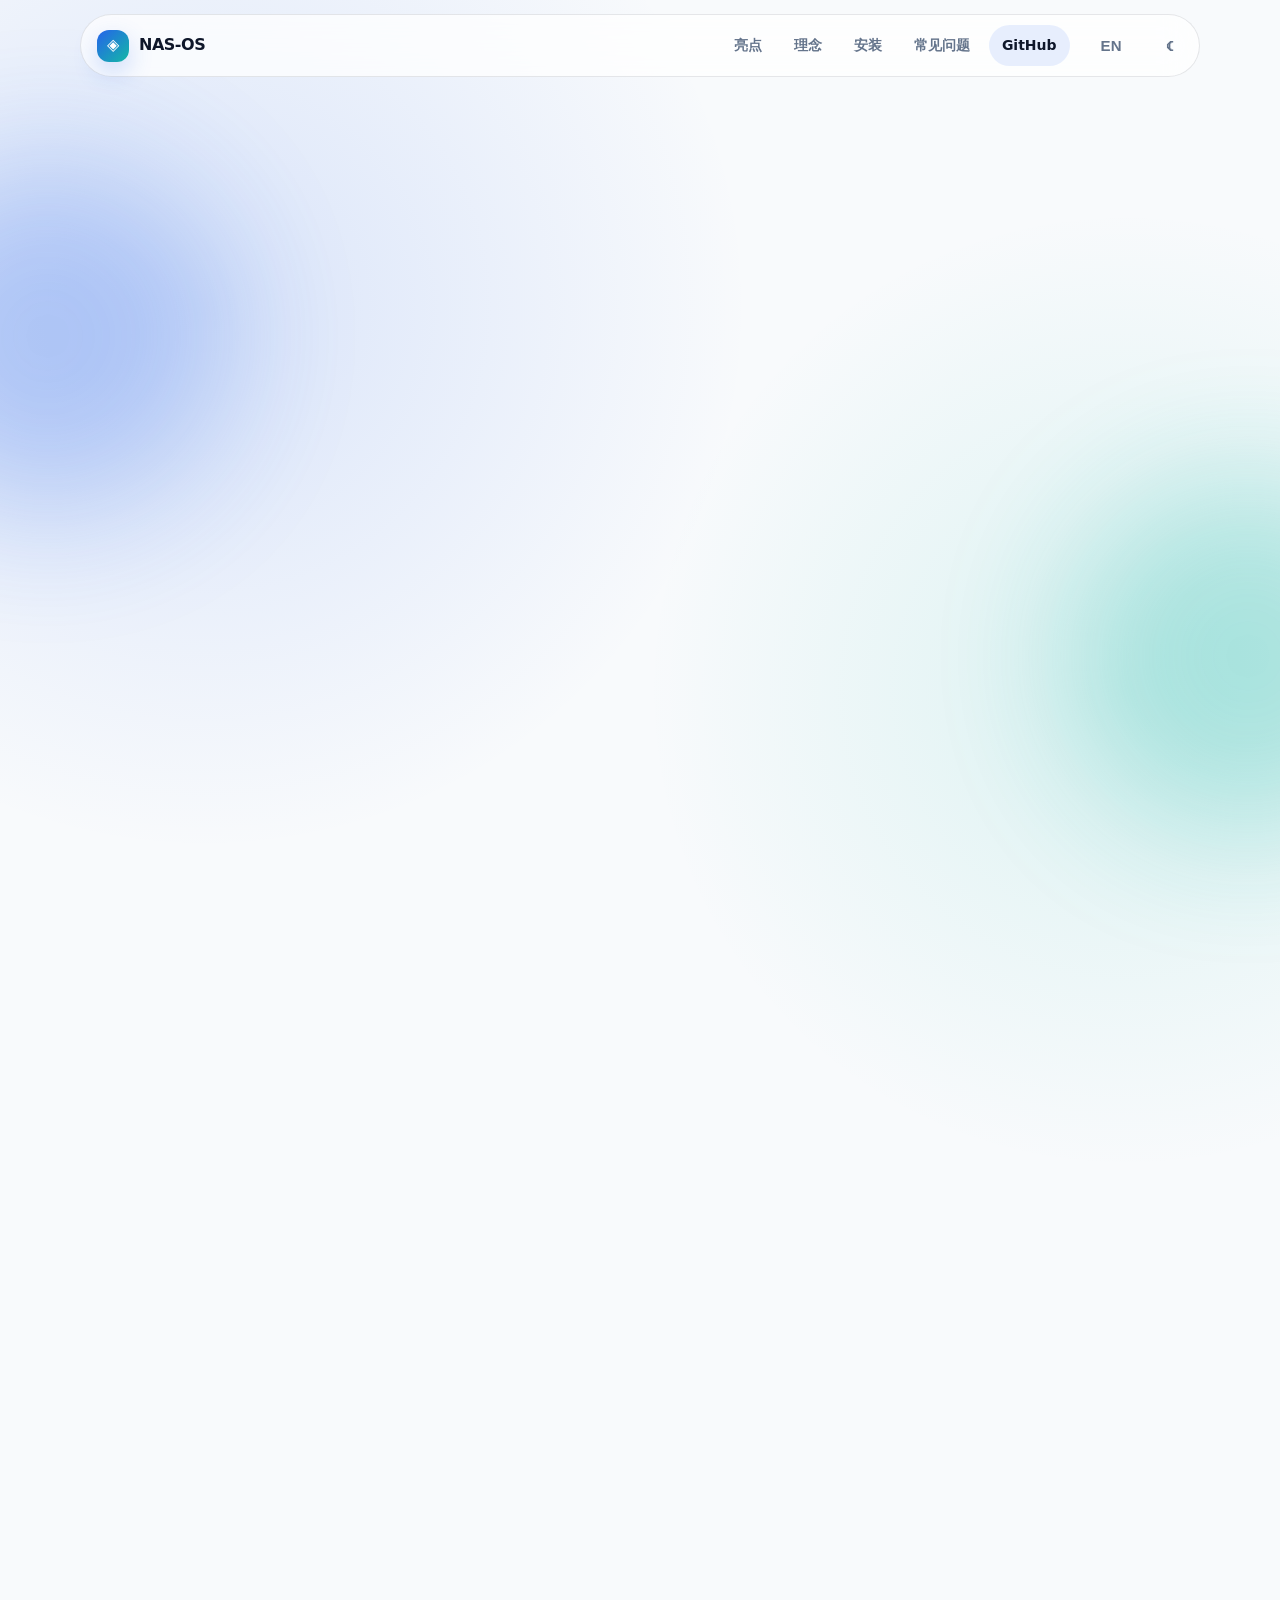
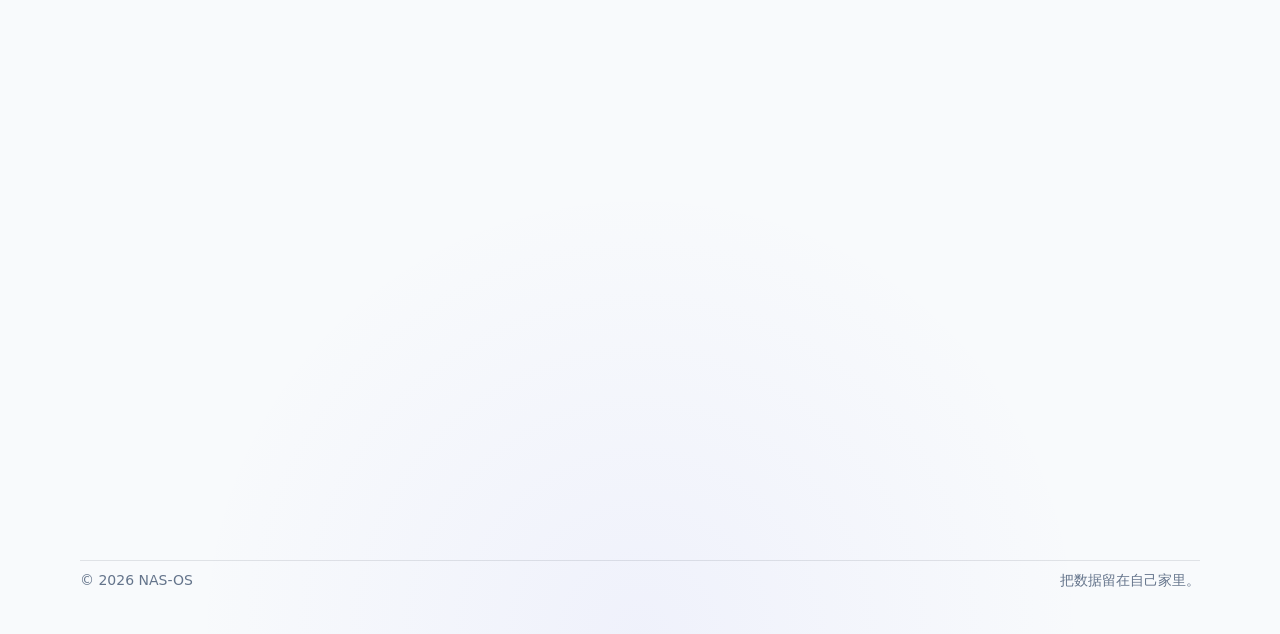
==== index.html @ 6632c1c9 "sync(site): 更新版本号至 v3.24.4，测试数量对齐 18000+" ====
<!DOCTYPE html>
<html lang="zh-CN">
<head>
  <meta charset="UTF-8" />
  <meta name="viewport" content="width=device-width, initial-scale=1.0" />
  <meta name="theme-color" content="#0f172a" />
  <title>NAS-OS｜小而美的私有云系统</title>
  <meta name="description" content="NAS-OS v3.24.4：把闲置电脑变成家里的私有云。装好就能管文件、共享和账号；相册、备份、容器等需要时再开。开源、轻量、自己掌控。" />
  <meta property="og:title" content="NAS-OS｜小而美的私有云系统" />
  <meta property="og:description" content="v3.24.4 稳定版 — 开箱能用的家用私有云，功能按需开启。把闲置硬件变成可靠的家庭与团队存储。" />
  <meta property="og:type" content="website" />
  <link rel="stylesheet" href="css/style.css" />
  <link rel="icon" href="favicon.ico" />
</head>
<body>
  <div class="ambient ambient-a"></div>
  <div class="ambient ambient-b"></div>

  <header class="site-header" data-elevated="false">
    <a class="brand" href="#top" aria-label="NAS-OS 首页" data-i18n-attr="aria-label:brandAria">
      <span class="brand-mark" aria-hidden="true">◈</span>
      <span>NAS-OS</span>
    </a>
    <nav class="nav" aria-label="主导航" data-i18n-attr="aria-label:navAria">
      <a href="#features" data-i18n="navFeatures">亮点</a>
      <a href="#architecture" data-i18n="navArch">理念</a>
      <a href="#install" data-i18n="navInstall">安装</a>
      <a href="#faq" data-i18n="navFaq">常见问题</a>
      <a class="nav-github" href="https://github.com/crazyqin/nas-os" target="_blank" rel="noreferrer">GitHub</a>
    </nav>
    <button class="lang-toggle" type="button" aria-label="切换语言" data-i18n-attr="aria-label:langAria" data-lang-toggle>EN</button>
    <button class="theme-toggle" type="button" aria-label="切换深浅色" data-i18n-attr="aria-label:themeAria" data-theme-toggle>☾</button>
  </header>

  <main id="top">
    <section class="hero section">
      <div class="hero-copy reveal">
        <p class="eyebrow" data-i18n="heroEyebrow">轻量、好用、数据在自己手里</p>
        <h1 data-i18n="heroTitle">把闲置电脑变成家里的云。</h1>
        <p class="hero-text" data-i18n="heroText">NAS-OS 帮你把旧电脑或迷你主机变成家里的私有云。装好就能管文件、管账号、和家人共享；相册、备份、容器等，需要时再开。开源免费，不臃肿，默认更注重安全。</p>
        <div class="hero-actions">
          <a class="button primary" href="https://github.com/crazyqin/nas-os/releases/tag/v3.24.4" target="_blank" rel="noreferrer" data-i18n="download">免费下载</a>
          <a class="button secondary" href="#install" data-i18n="start">三步开始</a>
        </div>
        <div class="hero-notes" aria-label="产品特点" data-i18n-attr="aria-label:notesAria">
          <span data-i18n="noteGo">v3.24.4</span>
          <span data-i18n="noteCoreFirst">装好就能用</span>
          <span data-i18n="notePackages">用多少开多少</span>
          <span data-i18n="noteArch">家用电脑可装</span>
        </div>
      </div>

      <div class="device-card reveal" aria-label="NAS-OS 产品预览" data-i18n-attr="aria-label:previewAria">
        <div class="window-bar"><span></span><span></span><span></span></div>
        <div class="dashboard">
          <div class="dash-header">
            <div>
              <p data-i18n="dashStorage">存储</p>
              <strong>12.4 TB</strong>
            </div>
            <span class="status-pill" data-i18n="healthy">运行正常</span>
          </div>
          <div class="capacity-ring" aria-hidden="true"><span>68%</span></div>
          <div class="metric-grid">
            <div><small data-i18n="coreLabel">基础</small><b data-i18n="coreCount">开箱可用</b></div>
            <div><small data-i18n="snapshot">快照</small><b data-i18n="snapshotsCount">随时回退</b></div>
            <div><small data-i18n="shares">共享</small><b data-i18n="sharesStatus">电脑手机都能用</b></div>
          </div>
        </div>
      </div>
    </section>

    <section class="proof section reveal" aria-label="项目数据" data-i18n-attr="aria-label:proofAria">
      <div><strong>5</strong><span data-i18n="proofCore">基础能力</span></div>
      <div><strong>7</strong><span data-i18n="proofExt">可选扩展</span></div>
      <div><strong>18000+</strong><span data-i18n="proofEntry">自动化测试</span></div>
      <div><strong data-i18n="proofOpenLabel">开源</strong><span data-i18n="proofOpen">自己部署</span></div>
    </section>

    <section id="features" class="section">
      <div class="section-heading reveal">
        <p class="eyebrow" data-i18n="eyebrowFeatures">你能得到什么</p>
        <h2 data-i18n="featuresTitle">先把日常用得到的做好。</h2>
        <p data-i18n="featuresText">不堆一屏幕用不上的功能。装好就能管硬盘、共享文件、管理家人账号；相册、备份等需要时再打开。</p>
      </div>
      <div class="feature-grid">
        <article class="feature-card reveal"><span>01</span><h3 data-i18n="f1Title">硬盘与快照</h3><p data-i18n="f1Text">看清磁盘还剩多少空间；重要文件夹可做快照，误删、改错了还能找回。</p></article>
        <article class="feature-card reveal"><span>02</span><h3 data-i18n="f2Title">全家共享文件</h3><p data-i18n="f2Text">电脑和手机都能打开家里的文件。装好就能用常见共享方式，更多玩法以后再加。</p></article>
        <article class="feature-card reveal"><span>03</span><h3 data-i18n="f3Title">账号与权限</h3><p data-i18n="f3Text">给家人分开账号，谁能看、谁能改更清楚；第一次登录会提醒你改密码。</p></article>
        <article class="feature-card reveal"><span>04</span><h3 data-i18n="f4Title">一眼看懂状态</h3><p data-i18n="f4Text">系统是否正常，页面上一眼能看出来，不用猜「是不是又挂了」。</p></article>
        <article class="feature-card reveal"><span>05</span><h3 data-i18n="f5Title">应用中心</h3><p data-i18n="f5Text">应用中心里点几下就能开关扩展功能——相册、备份、容器、本地 AI，用到再开，不用的先别装。</p></article>
        <article class="feature-card reveal"><span>06</span><h3 data-i18n="f6Title">安全与扩展</h3><p data-i18n="f6Text">默认安全加固（MFA、CSRF 防护、不可变存储），还有本地 AI、以文搜图等差异化能力等你探索。</p></article>
      </div>
    </section>

    <section id="architecture" class="section split">
      <div class="section-heading left reveal">
        <p class="eyebrow" data-i18n="eyebrowArch">产品理念</p>
        <h2 data-i18n="detailsTitle">用得到的再打开，不堆一堆用不上的。</h2>
        <p data-i18n="detailsText">先把文件、共享、账号做好；相册、备份、容器等你需要时再开。代码仓库里有的能力，不等于一安装就全塞给你。</p>
      </div>
      <div class="detail-list reveal">
        <div><b data-i18n="d1Key">基础能力</b><span data-i18n="d1Text">账号、硬盘、网络、文件共享、系统状态——装好就能用。</span></div>
        <div><b data-i18n="d2Key">可选功能</b><span data-i18n="d2Text">相册、备份、容器等，真有需要再打开。</span></div>
        <div><b data-i18n="d3Key">应用中心</b><span data-i18n="d3Text">网页里点几下就能开关扩展，不必去改一堆配置文件。</span></div>
        <div><b data-i18n="d4Key">差异化能力</b><span data-i18n="d4Text">WriteOnce 不可变存储、本地 LLM 服务、CLIP 以文搜图——仓库里已实现，需要时显式启用。</span></div>
      </div>
    </section>

    <section id="install" class="section install reveal">
      <div>
        <p class="eyebrow" data-i18n="eyebrowInstall">快速开始</p>
        <h2 data-i18n="installTitle">三步开始用 NAS-OS</h2>
      </div>
      <ol class="steps">
        <li><span>1</span><div><h3 data-i18n="s1Title">下载</h3><p data-i18n="s1Text">打开 GitHub 下载页，选择 v3.24.4（或更新版本）和你电脑匹配的安装包。</p></div></li>
        <li><span>2</span><div><h3 data-i18n="s2Title">启动</h3><p data-i18n="s2Text">按说明启动服务，用浏览器打开管理页面。默认只在本机访问，更安全；需要时再开放给局域网。</p></div></li>
        <li><span>3</span><div><h3 data-i18n="s3Title">共享文件</h3><p data-i18n="s3Text">添加硬盘、创建用户（请立刻改初始密码），打开家庭共享，手机电脑就能用了。</p></div></li>
      </ol>
      <a class="button primary" href="https://github.com/crazyqin/nas-os/releases/tag/v3.24.4" target="_blank" rel="noreferrer" data-i18n="latest">查看 v3.24.4</a>
    </section>

    <section id="faq" class="section faq">
      <div class="section-heading reveal">
        <p class="eyebrow" data-i18n="eyebrowFaq">常见问题</p>
        <h2 data-i18n="faqTitle">你可能想了解这些</h2>
      </div>
      <div class="faq-list">
        <details class="reveal" open><summary data-i18n="q1">NAS-OS 适合谁？</summary><p data-i18n="a1">想把迷你主机、旧电脑或家里服务器变成「私有云」的个人、家庭和小团队——照片、影片、工作资料放在自己家里，而不是只能放在别人的云盘。</p></details>
        <details class="reveal"><summary data-i18n="q2">默认会装很多功能吗？</summary><p data-i18n="a2">不会。默认只有最常用的：账号、存储、网络、文件共享和系统状态。相册、备份、容器等，想用时到应用中心打开即可。</p></details>
        <details class="reveal"><summary data-i18n="q3">和群晖、TrueNAS 有什么不同？</summary><p data-i18n="a3">NAS-OS 开源、可自己部署，更偏轻量和可控。功能默认不堆满，需要什么再加；适合喜欢简洁、愿意自己掌控数据的人。</p></details>
        <details class="reveal"><summary data-i18n="q4">最新版本是什么？</summary><p data-i18n="a4">当前官网对应 v3.24.4 稳定版。安装包与更新说明见 GitHub 下载页。</p></details>
      </div>
    </section>

    <section class="section cta reveal">
      <p class="eyebrow" data-i18n="eyebrowReady">准备好了吗？</p>
      <h2 data-i18n="ctaTitle">从一块硬盘开始，拥有自己的云。</h2>
      <div class="hero-actions">
        <a class="button primary" href="https://github.com/crazyqin/nas-os" target="_blank" rel="noreferrer" data-i18n="github">访问 GitHub</a>
        <a class="button secondary" href="https://github.com/crazyqin/nas-os/releases/tag/v3.24.4" target="_blank" rel="noreferrer" data-i18n="release">下载 v3.24.4</a>
      </div>
    </section>
  </main>

  <footer class="footer">
    <span>© 2026 NAS-OS</span>
    <span data-i18n="footerText">把数据留在自己家里。</span>
  </footer>

  <script src="js/main.js"></script>
</body>
</html>
---- css/style.css ----
:root {
  color-scheme: light;
  --bg: #f8fafc;
  --surface: rgba(255, 255, 255, 0.74);
  --surface-strong: #ffffff;
  --text: #0f172a;
  --muted: #64748b;
  --line: rgba(15, 23, 42, 0.10);
  --primary: #2563eb;
  --primary-strong: #1d4ed8;
  --accent: #14b8a6;
  --shadow: 0 24px 80px rgba(15, 23, 42, 0.10);
  --shadow-soft: 0 12px 36px rgba(15, 23, 42, 0.08);
  --radius: 28px;
}

[data-theme="dark"] {
  color-scheme: dark;
  --bg: #020617;
  --surface: rgba(15, 23, 42, 0.70);
  --surface-strong: #0f172a;
  --text: #e5edf8;
  --muted: #94a3b8;
  --line: rgba(226, 232, 240, 0.12);
  --primary: #60a5fa;
  --primary-strong: #93c5fd;
  --accent: #2dd4bf;
  --shadow: 0 24px 90px rgba(0, 0, 0, 0.38);
  --shadow-soft: 0 12px 40px rgba(0, 0, 0, 0.26);
}

* { box-sizing: border-box; }
html { scroll-behavior: smooth; scroll-padding-top: 104px; }
body {
  margin: 0;
  min-height: 100vh;
  font-family: "PingFang SC", "Hiragino Sans GB", "Microsoft YaHei UI", "Microsoft YaHei",
    Inter, ui-sans-serif, system-ui, -apple-system, BlinkMacSystemFont, "Segoe UI", sans-serif;
  color: var(--text);
  background:
    radial-gradient(circle at 16% 8%, rgba(37, 99, 235, 0.14), transparent 34rem),
    radial-gradient(circle at 88% 18%, rgba(20, 184, 166, 0.12), transparent 30rem),
    radial-gradient(circle at 50% 100%, rgba(99, 102, 241, 0.06), transparent 28rem),
    var(--bg);
  line-height: 1.65;
  overflow-x: hidden;
  -webkit-font-smoothing: antialiased;
  text-rendering: optimizeLegibility;
}

a { color: inherit; text-decoration: none; }
button, a { -webkit-tap-highlight-color: transparent; }

html[lang^="zh"] [lang="en"],
html[lang^="en"] [lang="zh-CN"] { display: none !important; }

html[lang^="en"] body { letter-spacing: -0.01em; }

.ambient {
  position: fixed;
  width: 22rem;
  height: 22rem;
  border-radius: 999px;
  filter: blur(70px);
  opacity: 0.28;
  pointer-events: none;
  z-index: -1;
}
.ambient-a { left: -8rem; top: 10rem; background: var(--primary); }
.ambient-b { right: -9rem; top: 30rem; background: var(--accent); }

.site-header {
  position: sticky;
  top: 14px;
  z-index: 20;
  width: min(1120px, calc(100% - 32px));
  margin: 14px auto 0;
  padding: 10px 12px 10px 16px;
  display: flex;
  align-items: center;
  gap: 18px;
  border: 1px solid var(--line);
  border-radius: 999px;
  background: var(--surface);
  backdrop-filter: blur(18px);
  -webkit-backdrop-filter: blur(18px);
  transition: box-shadow .25s ease, transform .25s ease, background .25s ease;
}
.site-header[data-elevated="true"] { box-shadow: var(--shadow-soft); transform: translateY(2px); }
.brand { display: inline-flex; align-items: center; gap: 10px; font-weight: 800; letter-spacing: -0.03em; }
.brand-mark {
  display: grid;
  place-items: center;
  width: 32px;
  height: 32px;
  border-radius: 12px;
  color: #fff;
  background: linear-gradient(135deg, var(--primary), var(--accent));
  box-shadow: 0 10px 24px rgba(37, 99, 235, .22);
}
.nav { margin-left: auto; display: flex; align-items: center; gap: 6px; }
.nav a, .theme-toggle, .lang-toggle {
  padding: 9px 13px;
  border-radius: 999px;
  color: var(--muted);
  font-weight: 650;
  font-size: 14px;
  transition: background .2s ease, color .2s ease, transform .2s ease;
}
.nav a:hover, .theme-toggle:hover, .lang-toggle:hover { color: var(--text); background: rgba(148, 163, 184, .13); }
.nav-github { color: var(--text) !important; background: rgba(37, 99, 235, .10); }
.theme-toggle, .lang-toggle { border: 0; background: transparent; cursor: pointer; font-size: 15px; }
.lang-toggle { min-width: 2.6em; font-weight: 750; letter-spacing: 0.02em; }

/* 中文 eyebrow 不做全大写间距，避免「核心亮点」显得生硬 */
html[lang^="zh"] .eyebrow {
  letter-spacing: 0.08em;
  text-transform: none;
}

.section { width: min(1120px, calc(100% - 32px)); margin: 0 auto; scroll-margin-top: 104px; }
.hero {
  min-height: calc(100vh - 94px);
  display: grid;
  grid-template-columns: 1.02fr .98fr;
  align-items: center;
  gap: 58px;
  padding: 80px 0 72px;
}
.eyebrow {
  margin: 0 0 14px;
  color: var(--primary);
  font-size: 13px;
  font-weight: 800;
  letter-spacing: .16em;
  text-transform: uppercase;
}
h1, h2, h3, p { margin-top: 0; }
h1 { font-size: clamp(36px, 5.6vw, 60px); line-height: 1.12; letter-spacing: -0.04em; margin-bottom: 22px; max-width: 12em; font-weight: 800; }
h2 { font-size: clamp(28px, 3.8vw, 44px); line-height: 1.18; letter-spacing: -0.03em; margin-bottom: 14px; font-weight: 800; }
h3 { letter-spacing: -0.015em; font-weight: 750; }
/* 中文标题略放宽字距，避免挤成一团 */
html[lang^="zh"] h1 { letter-spacing: -0.02em; line-height: 1.22; }
html[lang^="zh"] h2 { letter-spacing: -0.015em; line-height: 1.28; }
html[lang^="zh"] .hero-text { line-height: 1.75; }
.hero-text, .section-heading p { color: var(--muted); font-size: 18px; max-width: 620px; }
.hero-text { max-width: 520px; }
.hero-actions { display: flex; flex-wrap: wrap; gap: 12px; margin-top: 30px; }
.button {
  display: inline-flex;
  align-items: center;
  justify-content: center;
  min-height: 48px;
  padding: 0 20px;
  border-radius: 16px;
  font-weight: 800;
  border: 1px solid var(--line);
  transition: transform .22s ease, box-shadow .22s ease, background .22s ease;
}
.button:hover { transform: translateY(-2px); box-shadow: var(--shadow-soft); }
.button:focus-visible,
.nav a:focus-visible,
.theme-toggle:focus-visible,
.lang-toggle:focus-visible,
summary:focus-visible {
  outline: 2px solid var(--primary);
  outline-offset: 3px;
}
.button.primary {
  color: #fff;
  border-color: transparent;
  background: linear-gradient(135deg, var(--primary), var(--accent));
  box-shadow: 0 12px 28px rgba(37, 99, 235, 0.22);
}
.button.primary:hover { box-shadow: 0 16px 36px rgba(37, 99, 235, 0.28); }
.button.secondary { background: var(--surface); }
.hero-notes { display: flex; flex-wrap: wrap; gap: 8px; margin-top: 24px; color: var(--muted); font-size: 13px; }
.hero-notes span {
  padding: 7px 12px;
  border: 1px solid var(--line);
  border-radius: 999px;
  background: rgba(255,255,255,.42);
  font-weight: 650;
  letter-spacing: 0.01em;
}
[data-theme="dark"] .hero-notes span { background: rgba(15,23,42,.52); }

.device-card {
  position: relative;
  padding: 14px;
  border: 1px solid var(--line);
  border-radius: 34px;
  background: linear-gradient(145deg, rgba(255,255,255,.86), rgba(255,255,255,.44));
  box-shadow: var(--shadow);
  transform: rotate(1deg);
}
[data-theme="dark"] .device-card { background: linear-gradient(145deg, rgba(30,41,59,.82), rgba(15,23,42,.55)); }
.window-bar { display: flex; gap: 7px; padding: 10px 12px 12px; }
.window-bar span { width: 10px; height: 10px; border-radius: 50%; background: #cbd5e1; }
.window-bar span:nth-child(1) { background: #fb7185; }
.window-bar span:nth-child(2) { background: #fbbf24; }
.window-bar span:nth-child(3) { background: #34d399; }
.dashboard { padding: 26px; border-radius: 24px; background: var(--surface-strong); }
.dash-header { display: flex; justify-content: space-between; align-items: flex-start; gap: 18px; }
.dash-header p { color: var(--muted); font-size: 13px; margin-bottom: 2px; }
.dash-header strong { font-size: 38px; letter-spacing: -0.055em; }
.status-pill { color: #047857; background: #d1fae5; border-radius: 999px; padding: 7px 12px; font-weight: 800; font-size: 12px; white-space: nowrap; }
[data-theme="dark"] .status-pill { color: #6ee7b7; background: rgba(6, 78, 59, 0.55); border: 1px solid rgba(52, 211, 153, 0.25); }
.capacity-ring {
  width: min(260px, 74vw);
  aspect-ratio: 1;
  margin: 24px auto;
  display: grid;
  place-items: center;
  border-radius: 50%;
  background: conic-gradient(var(--primary) 0 68%, rgba(148,163,184,.18) 68% 100%);
  position: relative;
}
.capacity-ring::after { content: ""; position: absolute; inset: 18px; border-radius: inherit; background: var(--surface-strong); }
.capacity-ring span { position: relative; z-index: 1; font-size: 42px; font-weight: 900; letter-spacing: -0.06em; }
.metric-grid { display: grid; grid-template-columns: repeat(3, 1fr); gap: 10px; }
.metric-grid div { padding: 14px 12px; border: 1px solid var(--line); border-radius: 18px; background: rgba(148,163,184,.08); }
.metric-grid small { display: block; color: var(--muted); margin-bottom: 4px; font-size: 12px; }
.metric-grid b { font-size: 13px; font-weight: 750; line-height: 1.35; word-break: keep-all; }
html[lang^="zh"] .metric-grid b { font-size: 12.5px; letter-spacing: 0.01em; }

.proof { display: grid; grid-template-columns: repeat(4, 1fr); gap: 12px; padding: 18px; border: 1px solid var(--line); border-radius: var(--radius); background: var(--surface); backdrop-filter: blur(16px); }
.proof div { padding: 18px; border-radius: 20px; background: rgba(148,163,184,.09); }
.proof strong { display: block; font-size: 28px; letter-spacing: -0.04em; }
.proof span { color: var(--muted); font-size: 14px; }

#features, .install, .faq, .cta { padding-top: 112px; }
.split { padding-top: 128px; padding-bottom: 42px; }
.section-heading { text-align: center; margin: 0 auto 42px; max-width: 720px; }
.section-heading.left { text-align: left; margin: 0; }
.feature-grid { display: grid; grid-template-columns: repeat(3, 1fr); gap: 16px; }
.feature-card, .detail-list div, .install, details, .cta {
  border: 1px solid var(--line);
  background: var(--surface);
  backdrop-filter: blur(16px);
  border-radius: var(--radius);
  box-shadow: var(--shadow-soft);
}
.feature-card {
  padding: 28px 26px;
  min-height: 214px;
  transition: transform .24s ease, border-color .24s ease, box-shadow .24s ease;
}
.feature-card:hover {
  transform: translateY(-4px);
  border-color: rgba(37, 99, 235, 0.28);
  box-shadow: 0 18px 48px rgba(37, 99, 235, 0.10);
}
.feature-card span {
  display: inline-flex;
  align-items: center;
  justify-content: center;
  min-width: 2.4em;
  padding: 4px 10px;
  border-radius: 999px;
  color: var(--primary);
  font-weight: 900;
  font-size: 12px;
  letter-spacing: .08em;
  background: rgba(37, 99, 235, 0.08);
}
[data-theme="dark"] .feature-card span { background: rgba(96, 165, 250, 0.12); }
.feature-card h3 { margin: 22px 0 12px; font-size: 21px; }
.feature-card p, .detail-list span, .steps p, details p { color: var(--muted); margin-bottom: 0; font-size: 15px; line-height: 1.7; }

.split { display: grid; grid-template-columns: .86fr .9fr; gap: 76px; align-items: start; }
.detail-list { display: grid; gap: 16px; margin-bottom: 34px; }
.detail-list div {
  display: grid;
  /* 固定四字标签列，保证四行对齐统一 */
  grid-template-columns: 5.5em 1fr;
  gap: 14px;
  align-items: center;
  padding: 14px 16px;
  border-radius: 22px;
  box-shadow: none;
  transition: border-color .2s ease, transform .2s ease;
}
.detail-list div:hover {
  border-color: rgba(37, 99, 235, 0.22);
  transform: translateX(2px);
}
.detail-list b {
  display: inline-flex;
  align-items: center;
  justify-content: center;
  width: 100%;
  height: 38px;
  padding: 0 8px;
  border-radius: 14px;
  color: #fff;
  background: linear-gradient(135deg, var(--primary), var(--accent));
  font-size: 13px;
  font-weight: 800;
  letter-spacing: 0.04em;
  white-space: nowrap;
  box-sizing: border-box;
}
html[lang^="en"] .detail-list div {
  grid-template-columns: 7.5em 1fr;
}
html[lang^="en"] .detail-list b {
  font-size: 12px;
  letter-spacing: 0;
}
.detail-list span { font-size: 14px; line-height: 1.55; }

.install { padding: 34px; display: grid; grid-template-columns: .55fr 1fr auto; gap: 24px; align-items: center; }
.steps { margin: 0; padding: 0; display: grid; gap: 12px; list-style: none; }
.steps li { display: grid; grid-template-columns: 36px 1fr; gap: 12px; }
.steps span { display: grid; place-items: center; width: 30px; height: 30px; border-radius: 50%; color: #fff; background: var(--primary); font-weight: 900; }
.steps h3 { margin-bottom: 2px; font-size: 17px; }

.faq-list { display: grid; gap: 12px; max-width: 820px; margin: 0 auto; }
details {
  padding: 18px 22px;
  transition: border-color .2s ease, box-shadow .2s ease;
}
details[open] {
  border-color: rgba(37, 99, 235, 0.22);
  box-shadow: 0 14px 40px rgba(37, 99, 235, 0.08);
}
summary {
  cursor: pointer;
  font-weight: 800;
  letter-spacing: -0.01em;
  list-style: none;
  display: flex;
  align-items: center;
  justify-content: space-between;
  gap: 12px;
}
summary::-webkit-details-marker { display: none; }
summary::after {
  content: "+";
  flex-shrink: 0;
  width: 28px;
  height: 28px;
  display: grid;
  place-items: center;
  border-radius: 50%;
  font-weight: 700;
  color: var(--primary);
  background: rgba(37, 99, 235, 0.08);
  transition: transform .2s ease;
}
details[open] summary::after { content: "–"; }
details p { padding-top: 14px; padding-right: 36px; }
.cta {
  margin-top: 112px;
  margin-bottom: 84px;
  padding: 52px 46px;
  text-align: center;
  background:
    linear-gradient(145deg, rgba(37, 99, 235, 0.08), rgba(20, 184, 166, 0.08)),
    var(--surface);
}
.cta h2 { max-width: 16em; margin-left: auto; margin-right: auto; }
.cta .hero-actions { justify-content: center; margin-top: 8px; }
.footer {
  width: min(1120px, calc(100% - 32px));
  margin: 0 auto;
  padding: 8px 0 42px;
  display: flex;
  justify-content: space-between;
  gap: 16px;
  color: var(--muted);
  font-size: 14px;
  border-top: 1px solid var(--line);
}

.reveal { opacity: 0; transform: translateY(18px); transition: opacity .6s ease, transform .6s ease; }
.reveal.visible { opacity: 1; transform: translateY(0); }

@media (max-width: 860px) {
  .site-header { top: 8px; width: calc(100% - 20px); }
  html { scroll-padding-top: 92px; }
  .section { scroll-margin-top: 92px; }
  .nav a:not(.nav-github) { display: none; }
  .hero, .split, .install { grid-template-columns: 1fr; }
  .hero { min-height: auto; padding-top: 64px; gap: 38px; }
  h1 { max-width: 100%; }
  .split { gap: 28px; padding-bottom: 24px; }
  .device-card { transform: none; }
  .proof, .feature-grid { grid-template-columns: repeat(2, 1fr); }
  .install { align-items: stretch; }
}

@media (max-width: 560px) {
  .brand { font-size: 15px; }
  .nav-github, .theme-toggle { padding: 8px 10px; }
  .hero-actions { width: 100%; }
  .button { width: 100%; }
  .proof, .feature-grid, .metric-grid { grid-template-columns: 1fr; }
  .dashboard { padding: 18px; }
  .dash-header strong { font-size: 31px; }
  .footer { flex-direction: column; }
}

@media (prefers-reduced-motion: reduce) {
  *, *::before, *::after { scroll-behavior: auto !important; transition: none !important; animation: none !important; }
  .reveal { opacity: 1; transform: none; }
}
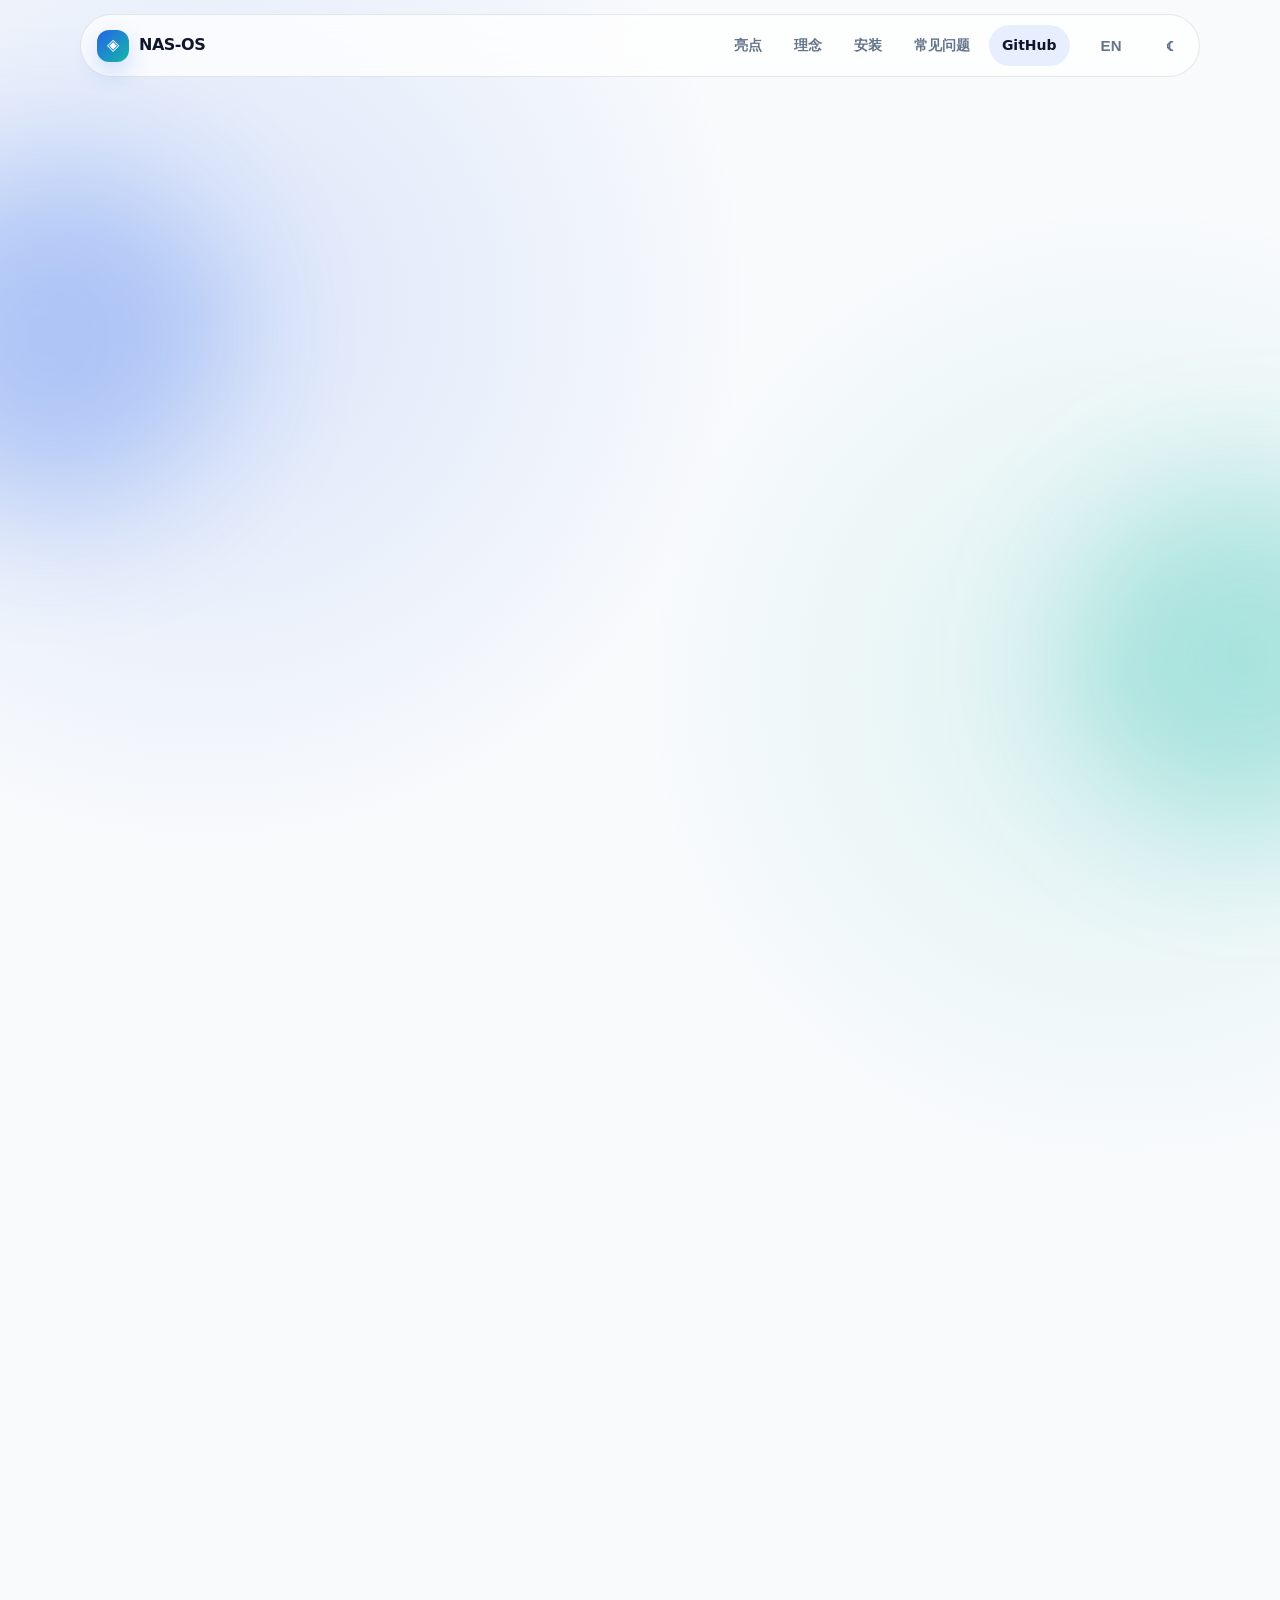
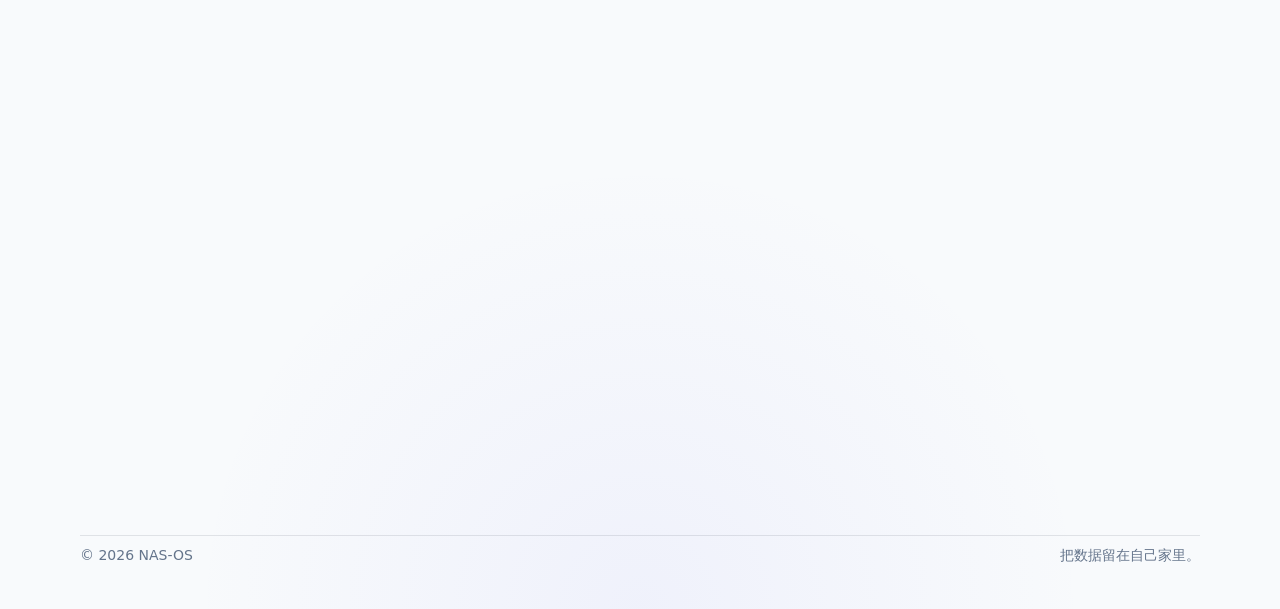
==== commit 1a658827: "fix(site): 下载链接指向 releases/latest，修复 v3.24.5 tag 404 - v3.24.5 为维护性提交未发 Release，实际最新发布 tag 为 v3.24.3" ====
--- a/index.html
+++ b/index.html
@@ -5,9 +5,9 @@
   <meta name="viewport" content="width=device-width, initial-scale=1.0" />
   <meta name="theme-color" content="#0f172a" />
   <title>NAS-OS｜小而美的私有云系统</title>
-  <meta name="description" content="NAS-OS v3.24.4：把闲置电脑变成家里的私有云。装好就能管文件、共享和账号；相册、备份、容器等需要时再开。开源、轻量、自己掌控。" />
+  <meta name="description" content="NAS-OS v3.24.5：把闲置电脑变成家里的私有云。装好就能管文件、共享和账号；相册、备份、容器等需要时再开。开源、轻量、自己掌控。" />
   <meta property="og:title" content="NAS-OS｜小而美的私有云系统" />
-  <meta property="og:description" content="v3.24.4 稳定版 — 开箱能用的家用私有云，功能按需开启。把闲置硬件变成可靠的家庭与团队存储。" />
+  <meta property="og:description" content="v3.24.5 稳定版 — 开箱能用的家用私有云，功能按需开启。把闲置硬件变成可靠的家庭与团队存储。" />
   <meta property="og:type" content="website" />
   <link rel="stylesheet" href="css/style.css" />
   <link rel="icon" href="favicon.ico" />
@@ -39,11 +39,11 @@
         <h1 data-i18n="heroTitle">把闲置电脑变成家里的云。</h1>
         <p class="hero-text" data-i18n="heroText">NAS-OS 帮你把旧电脑或迷你主机变成家里的私有云。装好就能管文件、管账号、和家人共享；相册、备份、容器等，需要时再开。开源免费，不臃肿，默认更注重安全。</p>
         <div class="hero-actions">
-          <a class="button primary" href="https://github.com/crazyqin/nas-os/releases/tag/v3.24.4" target="_blank" rel="noreferrer" data-i18n="download">免费下载</a>
+          <a class="button primary" href="https://github.com/crazyqin/nas-os/releases/latest" target="_blank" rel="noreferrer" data-i18n="download">免费下载</a>
           <a class="button secondary" href="#install" data-i18n="start">三步开始</a>
         </div>
         <div class="hero-notes" aria-label="产品特点" data-i18n-attr="aria-label:notesAria">
-          <span data-i18n="noteGo">v3.24.4</span>
+          <span data-i18n="noteGo">v3.24.5</span>
           <span data-i18n="noteCoreFirst">装好就能用</span>
           <span data-i18n="notePackages">用多少开多少</span>
           <span data-i18n="noteArch">家用电脑可装</span>
@@ -113,11 +113,11 @@
         <h2 data-i18n="installTitle">三步开始用 NAS-OS</h2>
       </div>
       <ol class="steps">
-        <li><span>1</span><div><h3 data-i18n="s1Title">下载</h3><p data-i18n="s1Text">打开 GitHub 下载页，选择 v3.24.4（或更新版本）和你电脑匹配的安装包。</p></div></li>
+        <li><span>1</span><div><h3 data-i18n="s1Title">下载</h3><p data-i18n="s1Text">打开 GitHub 下载页，选择最新版本和你电脑匹配的安装包。</p></div></li>
         <li><span>2</span><div><h3 data-i18n="s2Title">启动</h3><p data-i18n="s2Text">按说明启动服务，用浏览器打开管理页面。默认只在本机访问，更安全；需要时再开放给局域网。</p></div></li>
         <li><span>3</span><div><h3 data-i18n="s3Title">共享文件</h3><p data-i18n="s3Text">添加硬盘、创建用户（请立刻改初始密码），打开家庭共享，手机电脑就能用了。</p></div></li>
       </ol>
-      <a class="button primary" href="https://github.com/crazyqin/nas-os/releases/tag/v3.24.4" target="_blank" rel="noreferrer" data-i18n="latest">查看 v3.24.4</a>
+      <a class="button primary" href="https://github.com/crazyqin/nas-os/releases/latest" target="_blank" rel="noreferrer" data-i18n="latest">查看最新版本</a>
     </section>
 
     <section id="faq" class="section faq">
@@ -129,7 +129,7 @@
         <details class="reveal" open><summary data-i18n="q1">NAS-OS 适合谁？</summary><p data-i18n="a1">想把迷你主机、旧电脑或家里服务器变成「私有云」的个人、家庭和小团队——照片、影片、工作资料放在自己家里，而不是只能放在别人的云盘。</p></details>
         <details class="reveal"><summary data-i18n="q2">默认会装很多功能吗？</summary><p data-i18n="a2">不会。默认只有最常用的：账号、存储、网络、文件共享和系统状态。相册、备份、容器等，想用时到应用中心打开即可。</p></details>
         <details class="reveal"><summary data-i18n="q3">和群晖、TrueNAS 有什么不同？</summary><p data-i18n="a3">NAS-OS 开源、可自己部署，更偏轻量和可控。功能默认不堆满，需要什么再加；适合喜欢简洁、愿意自己掌控数据的人。</p></details>
-        <details class="reveal"><summary data-i18n="q4">最新版本是什么？</summary><p data-i18n="a4">当前官网对应 v3.24.4 稳定版。安装包与更新说明见 GitHub 下载页。</p></details>
+        <details class="reveal"><summary data-i18n="q4">最新版本是什么？</summary><p data-i18n="a4">当前稳定版本为 v3.24.5，最新已发布的安装包见 GitHub 下载页。</p></details>
       </div>
     </section>
 
@@ -138,7 +138,7 @@
       <h2 data-i18n="ctaTitle">从一块硬盘开始，拥有自己的云。</h2>
       <div class="hero-actions">
         <a class="button primary" href="https://github.com/crazyqin/nas-os" target="_blank" rel="noreferrer" data-i18n="github">访问 GitHub</a>
-        <a class="button secondary" href="https://github.com/crazyqin/nas-os/releases/tag/v3.24.4" target="_blank" rel="noreferrer" data-i18n="release">下载 v3.24.4</a>
+        <a class="button secondary" href="https://github.com/crazyqin/nas-os/releases/latest" target="_blank" rel="noreferrer" data-i18n="release">下载最新版本</a>
       </div>
     </section>
   </main>
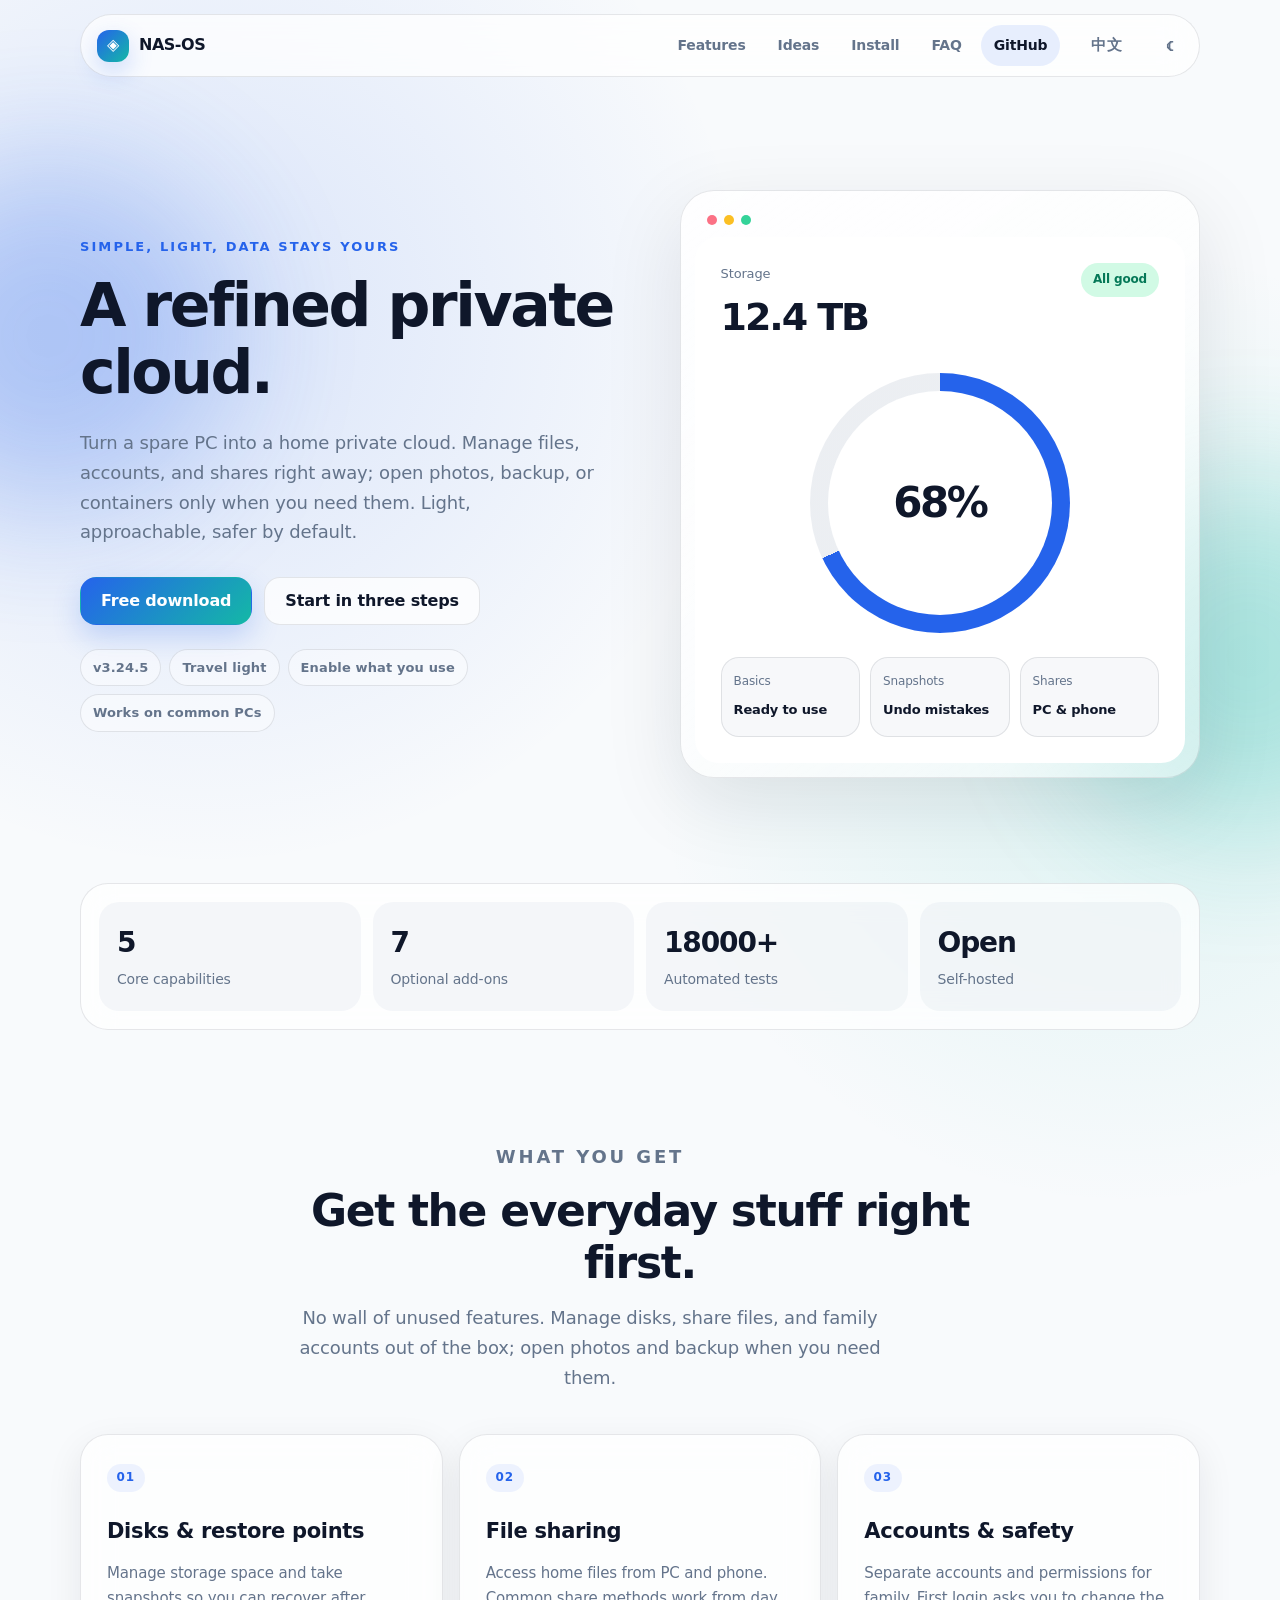
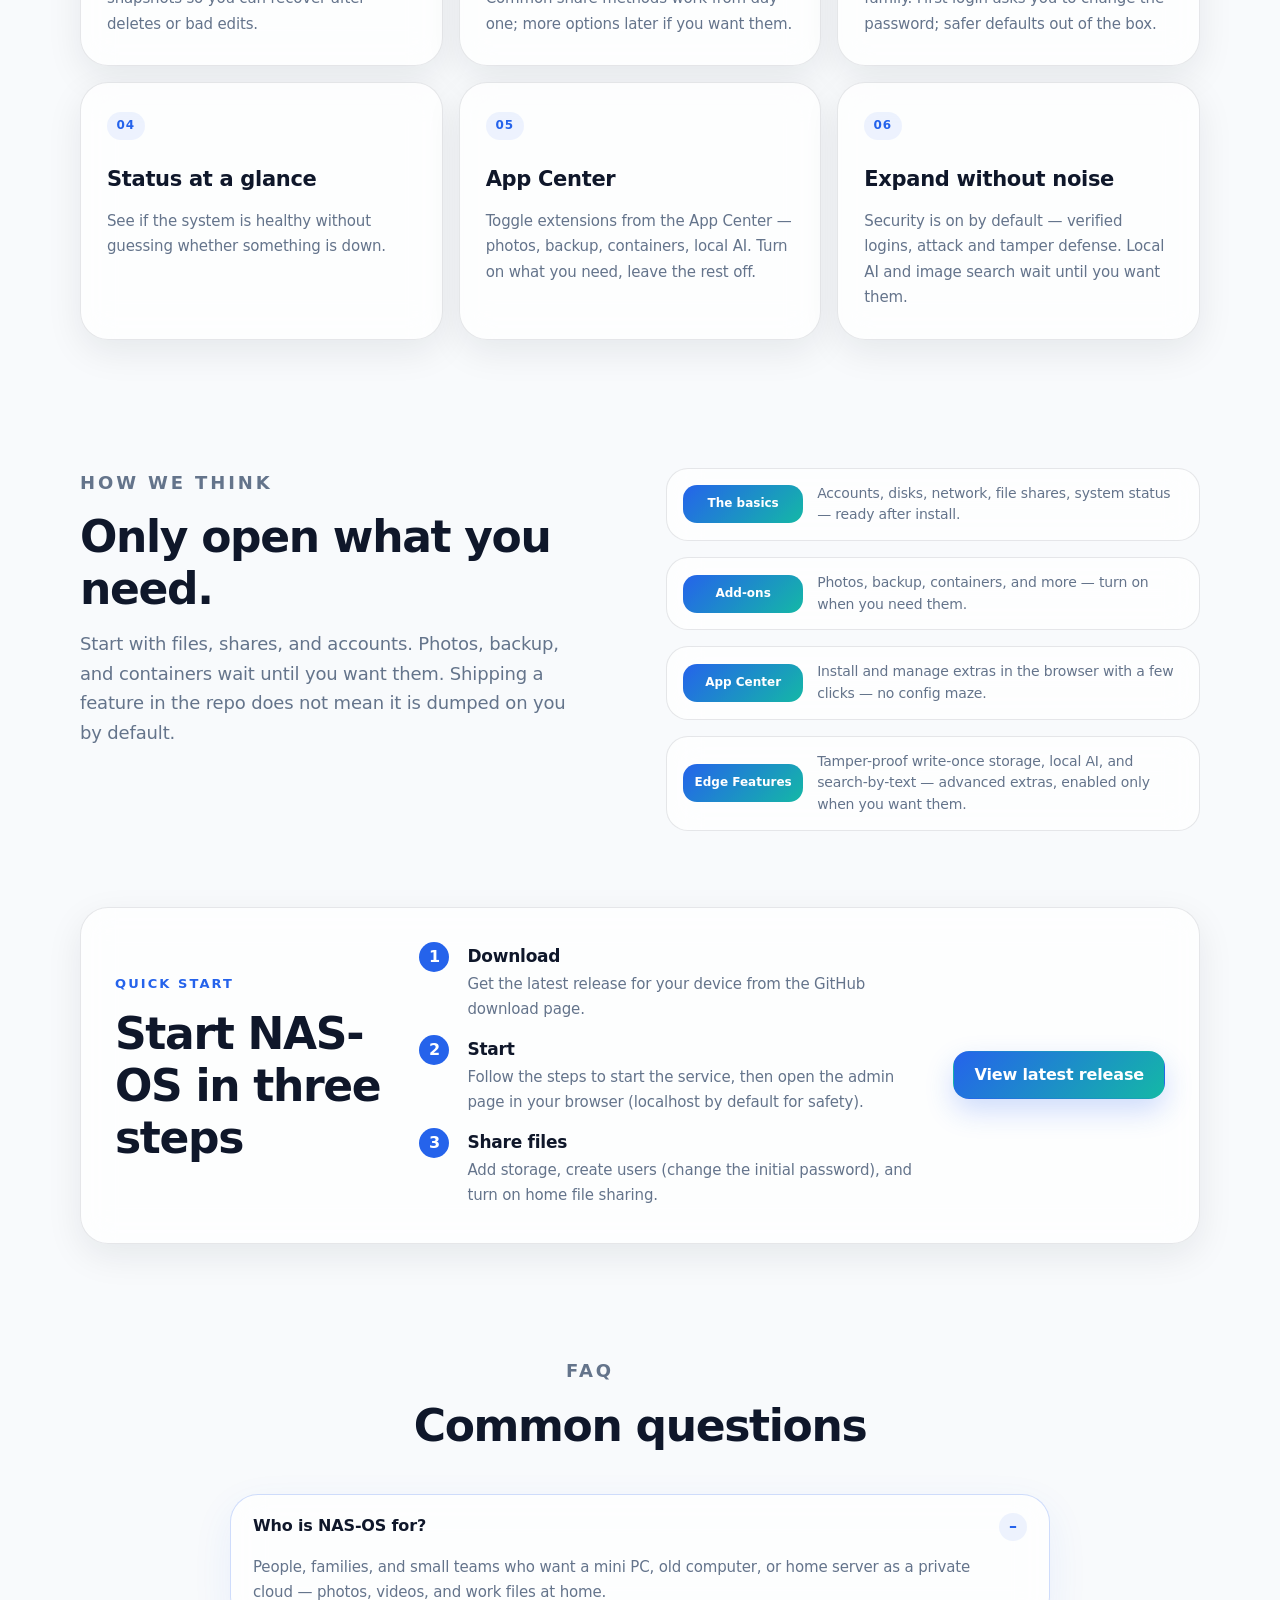
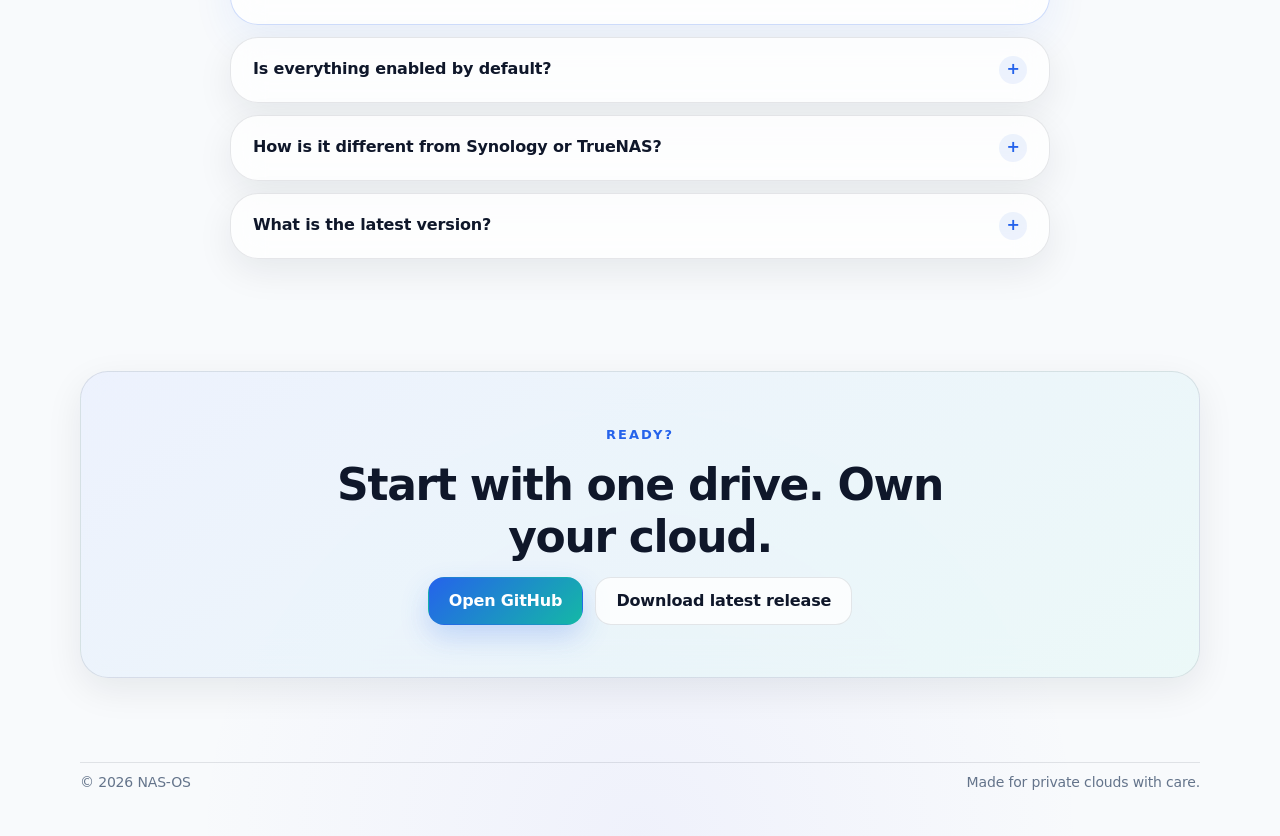
==== commit 9610d356: "fix(site): 修复 main.js 未转义单引号导致整站脚本失效、内容不可见 - EN 文案 don't / you're 单引号未转义 → JS 语法错误，整段脚本不执行，   reveal" ====
--- a/index.html
+++ b/index.html
@@ -9,8 +9,9 @@
   <meta property="og:title" content="NAS-OS｜小而美的私有云系统" />
   <meta property="og:description" content="v3.24.5 稳定版 — 开箱能用的家用私有云，功能按需开启。把闲置硬件变成可靠的家庭与团队存储。" />
   <meta property="og:type" content="website" />
+  <link rel="canonical" href="https://nas-os.dev/" />
   <link rel="stylesheet" href="css/style.css" />
-  <link rel="icon" href="favicon.ico" />
+  <link rel="icon" href="favicon.svg" type="image/svg+xml" />
 </head>
 <body>
   <div class="ambient ambient-a"></div>
@@ -89,7 +90,7 @@
         <article class="feature-card reveal"><span>03</span><h3 data-i18n="f3Title">账号与权限</h3><p data-i18n="f3Text">给家人分开账号，谁能看、谁能改更清楚；第一次登录会提醒你改密码。</p></article>
         <article class="feature-card reveal"><span>04</span><h3 data-i18n="f4Title">一眼看懂状态</h3><p data-i18n="f4Text">系统是否正常，页面上一眼能看出来，不用猜「是不是又挂了」。</p></article>
         <article class="feature-card reveal"><span>05</span><h3 data-i18n="f5Title">应用中心</h3><p data-i18n="f5Text">应用中心里点几下就能开关扩展功能——相册、备份、容器、本地 AI，用到再开，不用的先别装。</p></article>
-        <article class="feature-card reveal"><span>06</span><h3 data-i18n="f6Title">安全与扩展</h3><p data-i18n="f6Text">默认安全加固（MFA、CSRF 防护、不可变存储），还有本地 AI、以文搜图等差异化能力等你探索。</p></article>
+        <article class="feature-card reveal"><span>06</span><h3 data-i18n="f6Title">慢慢扩展就好</h3><p data-i18n="f6Text">安全默认就帮你做好：登录有验证、防攻击、防篡改；本地 AI、以文搜图这些进阶玩法，等你需要时再开。</p></article>
       </div>
     </section>
 
@@ -103,7 +104,7 @@
         <div><b data-i18n="d1Key">基础能力</b><span data-i18n="d1Text">账号、硬盘、网络、文件共享、系统状态——装好就能用。</span></div>
         <div><b data-i18n="d2Key">可选功能</b><span data-i18n="d2Text">相册、备份、容器等，真有需要再打开。</span></div>
         <div><b data-i18n="d3Key">应用中心</b><span data-i18n="d3Text">网页里点几下就能开关扩展，不必去改一堆配置文件。</span></div>
-        <div><b data-i18n="d4Key">差异化能力</b><span data-i18n="d4Text">WriteOnce 不可变存储、本地 LLM 服务、CLIP 以文搜图——仓库里已实现，需要时显式启用。</span></div>
+        <div><b data-i18n="d4Key">差异化能力</b><span data-i18n="d4Text">「存了就改不了」的防篡改存储、本地 AI 服务、以文搜图——进阶能力，需要时再启用。</span></div>
       </div>
     </section>
 
--- a/css/style.css
+++ b/css/style.css
@@ -374,8 +374,8 @@
   border-top: 1px solid var(--line);
 }
 
-.reveal { opacity: 0; transform: translateY(18px); transition: opacity .6s ease, transform .6s ease; }
-.reveal.visible { opacity: 1; transform: translateY(0); }
+.js .reveal { opacity: 0; transform: translateY(18px); transition: opacity .6s ease, transform .6s ease; }
+.js .reveal.visible { opacity: 1; transform: translateY(0); }
 
 @media (max-width: 860px) {
   .site-header { top: 8px; width: calc(100% - 20px); }
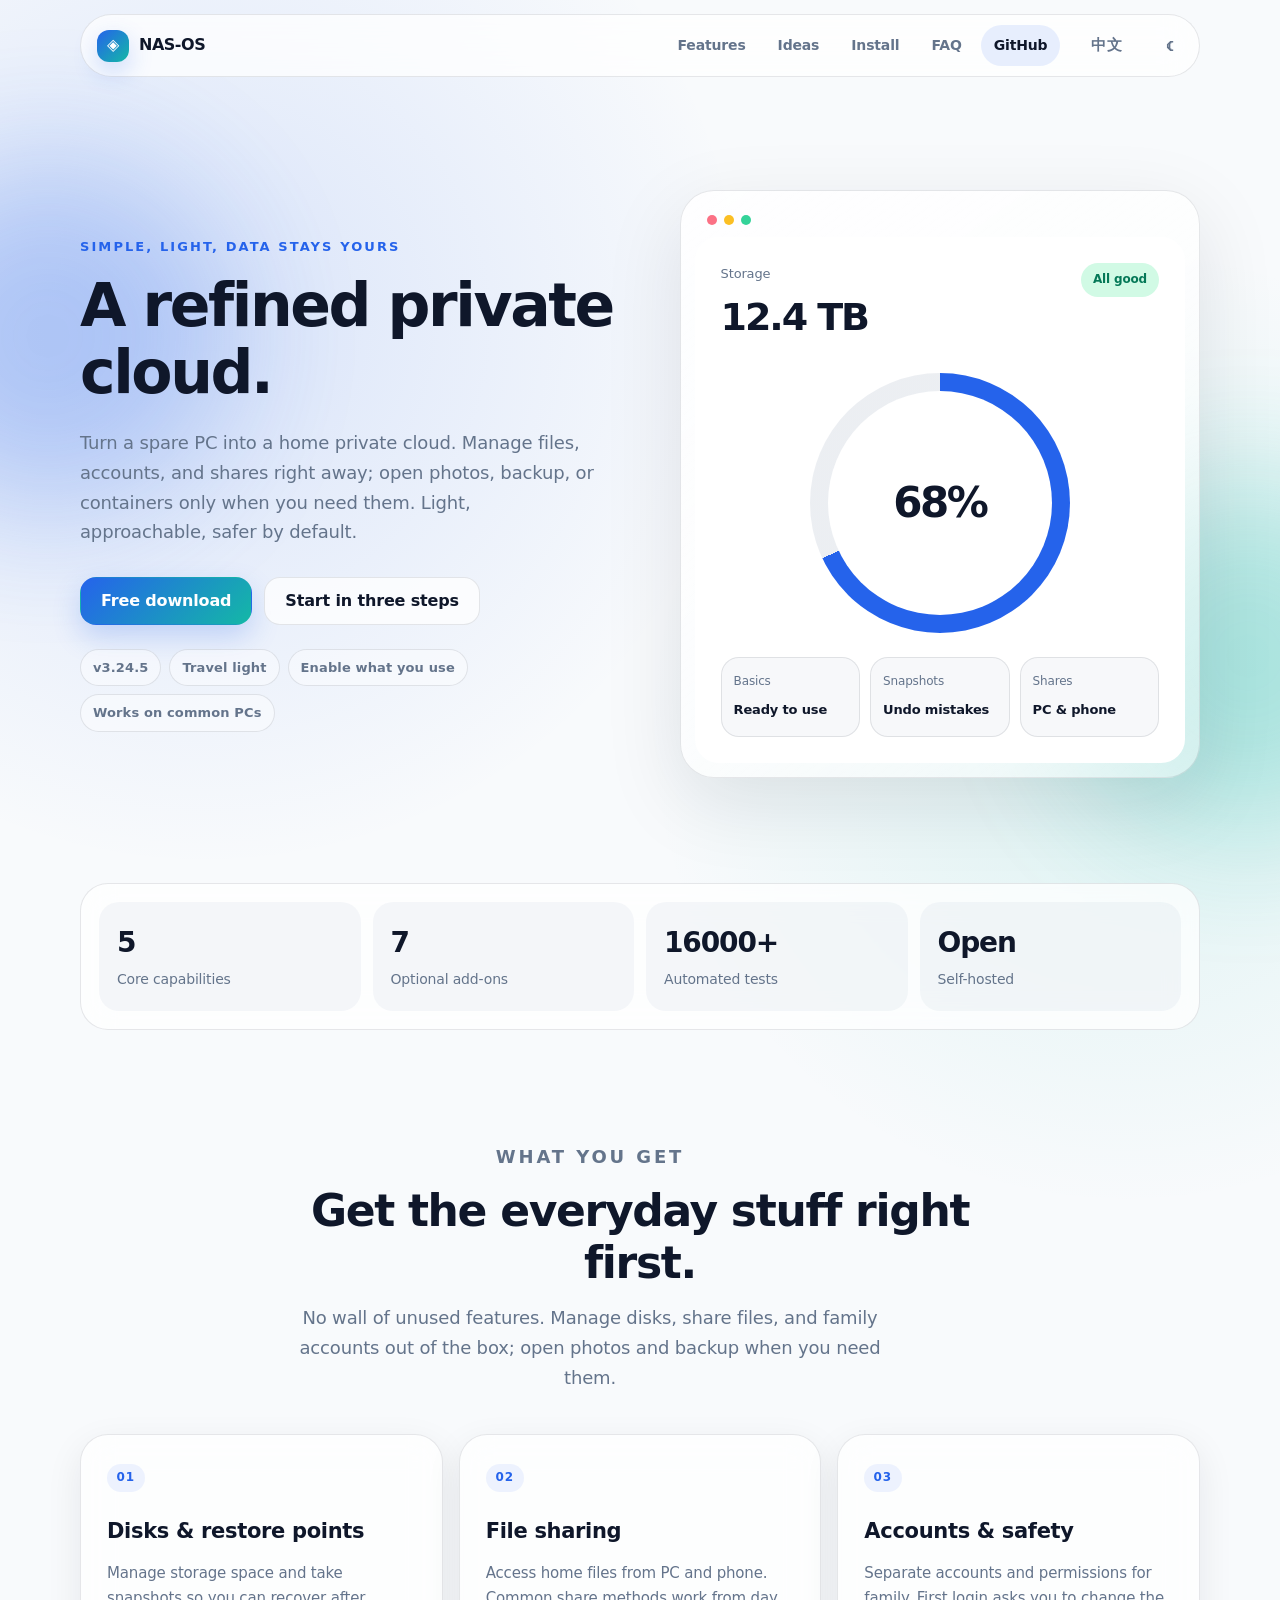
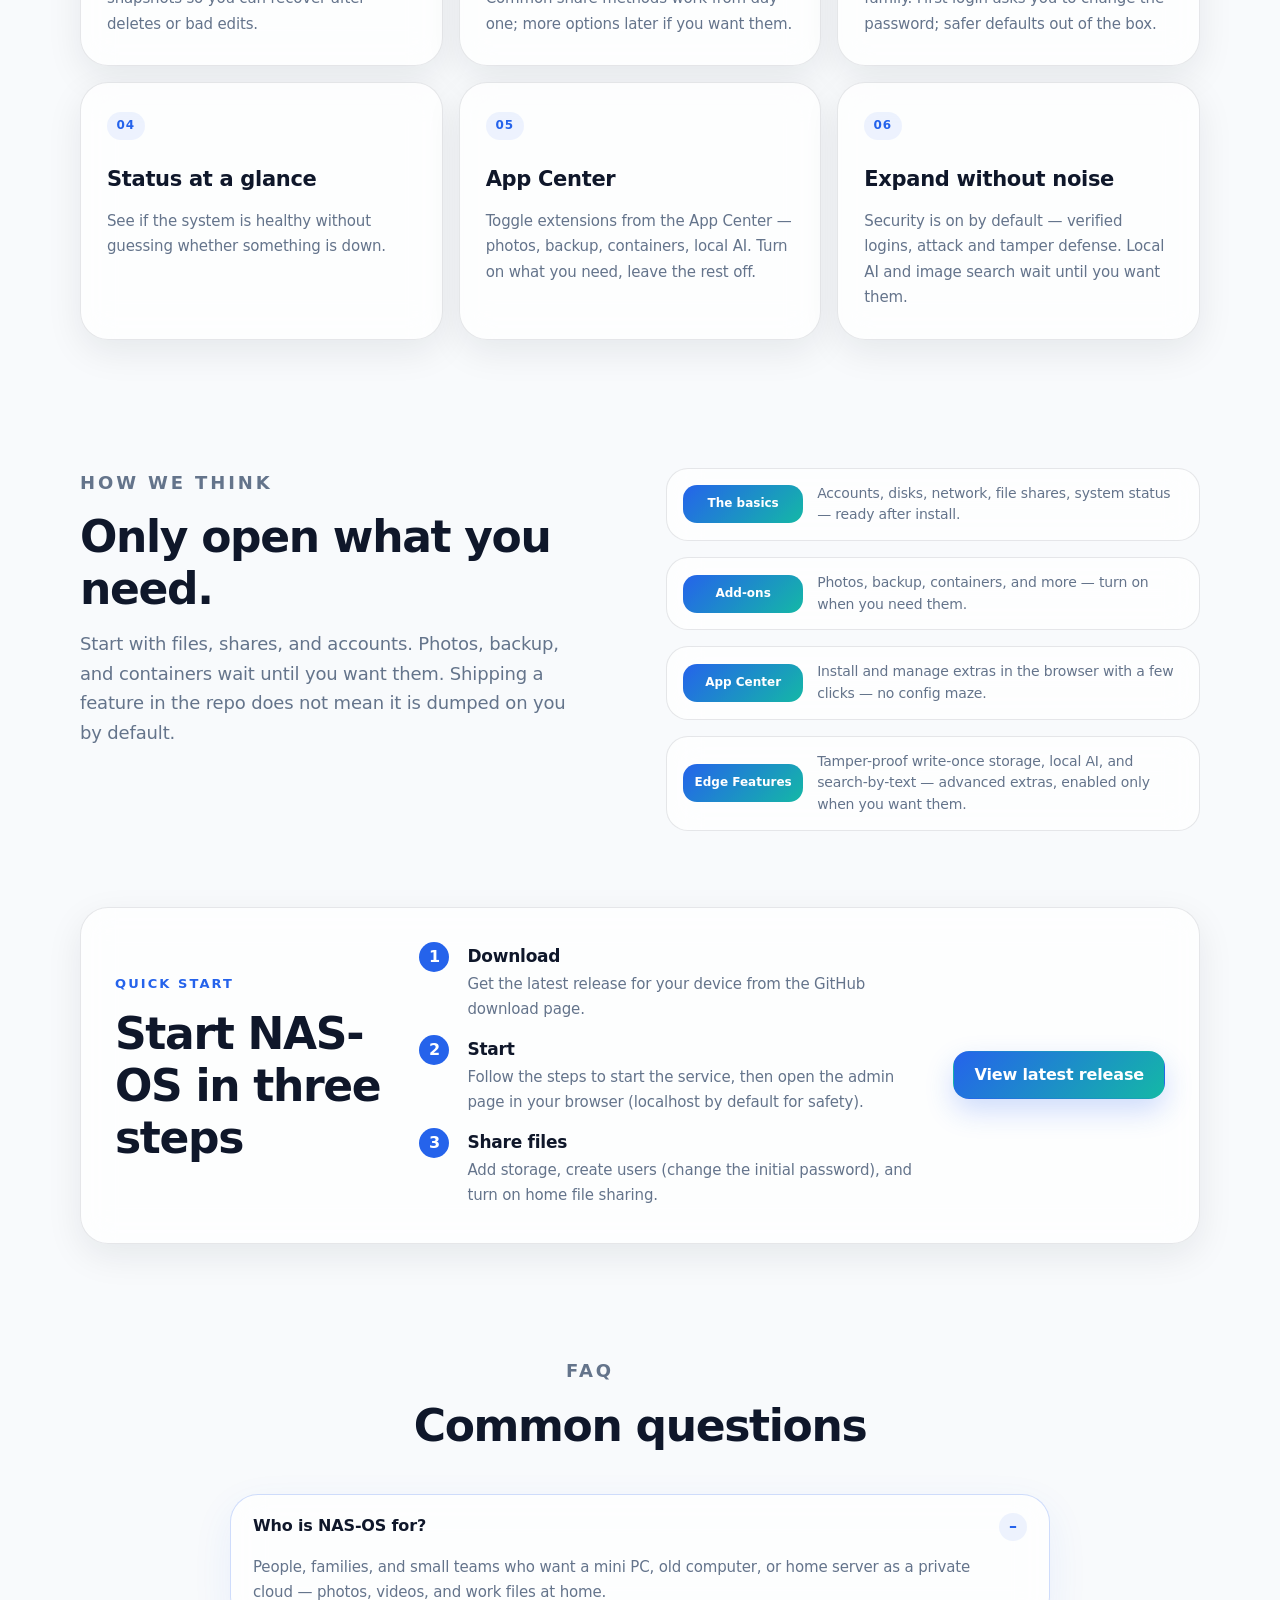
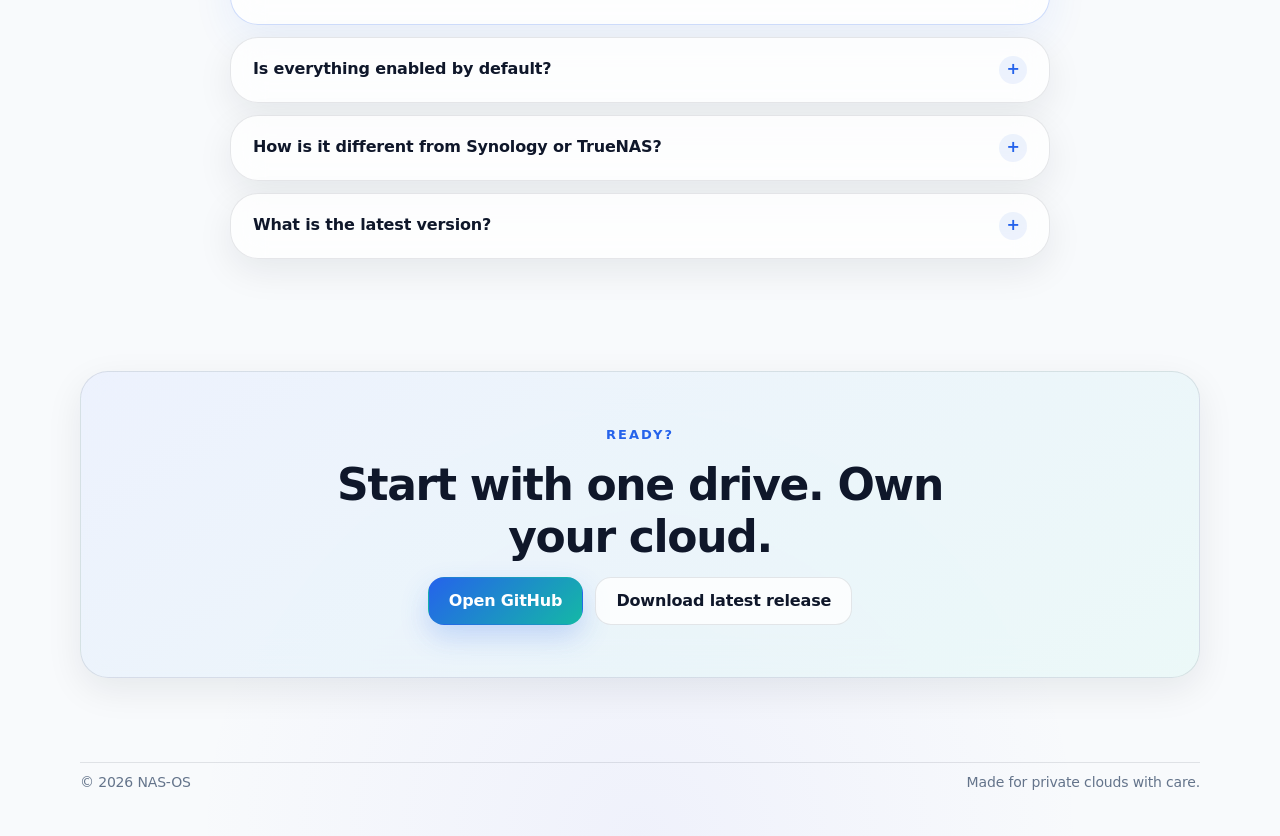
==== commit b7eb6ad6: "sync(site): 测试数量 18000+ → 16000+，对齐 PR #19 死代码清理后的 master（实测 16201）" ====
--- a/index.html
+++ b/index.html
@@ -74,7 +74,7 @@
     <section class="proof section reveal" aria-label="项目数据" data-i18n-attr="aria-label:proofAria">
       <div><strong>5</strong><span data-i18n="proofCore">基础能力</span></div>
       <div><strong>7</strong><span data-i18n="proofExt">可选扩展</span></div>
-      <div><strong>18000+</strong><span data-i18n="proofEntry">自动化测试</span></div>
+      <div><strong>16000+</strong><span data-i18n="proofEntry">自动化测试</span></div>
       <div><strong data-i18n="proofOpenLabel">开源</strong><span data-i18n="proofOpen">自己部署</span></div>
     </section>
 
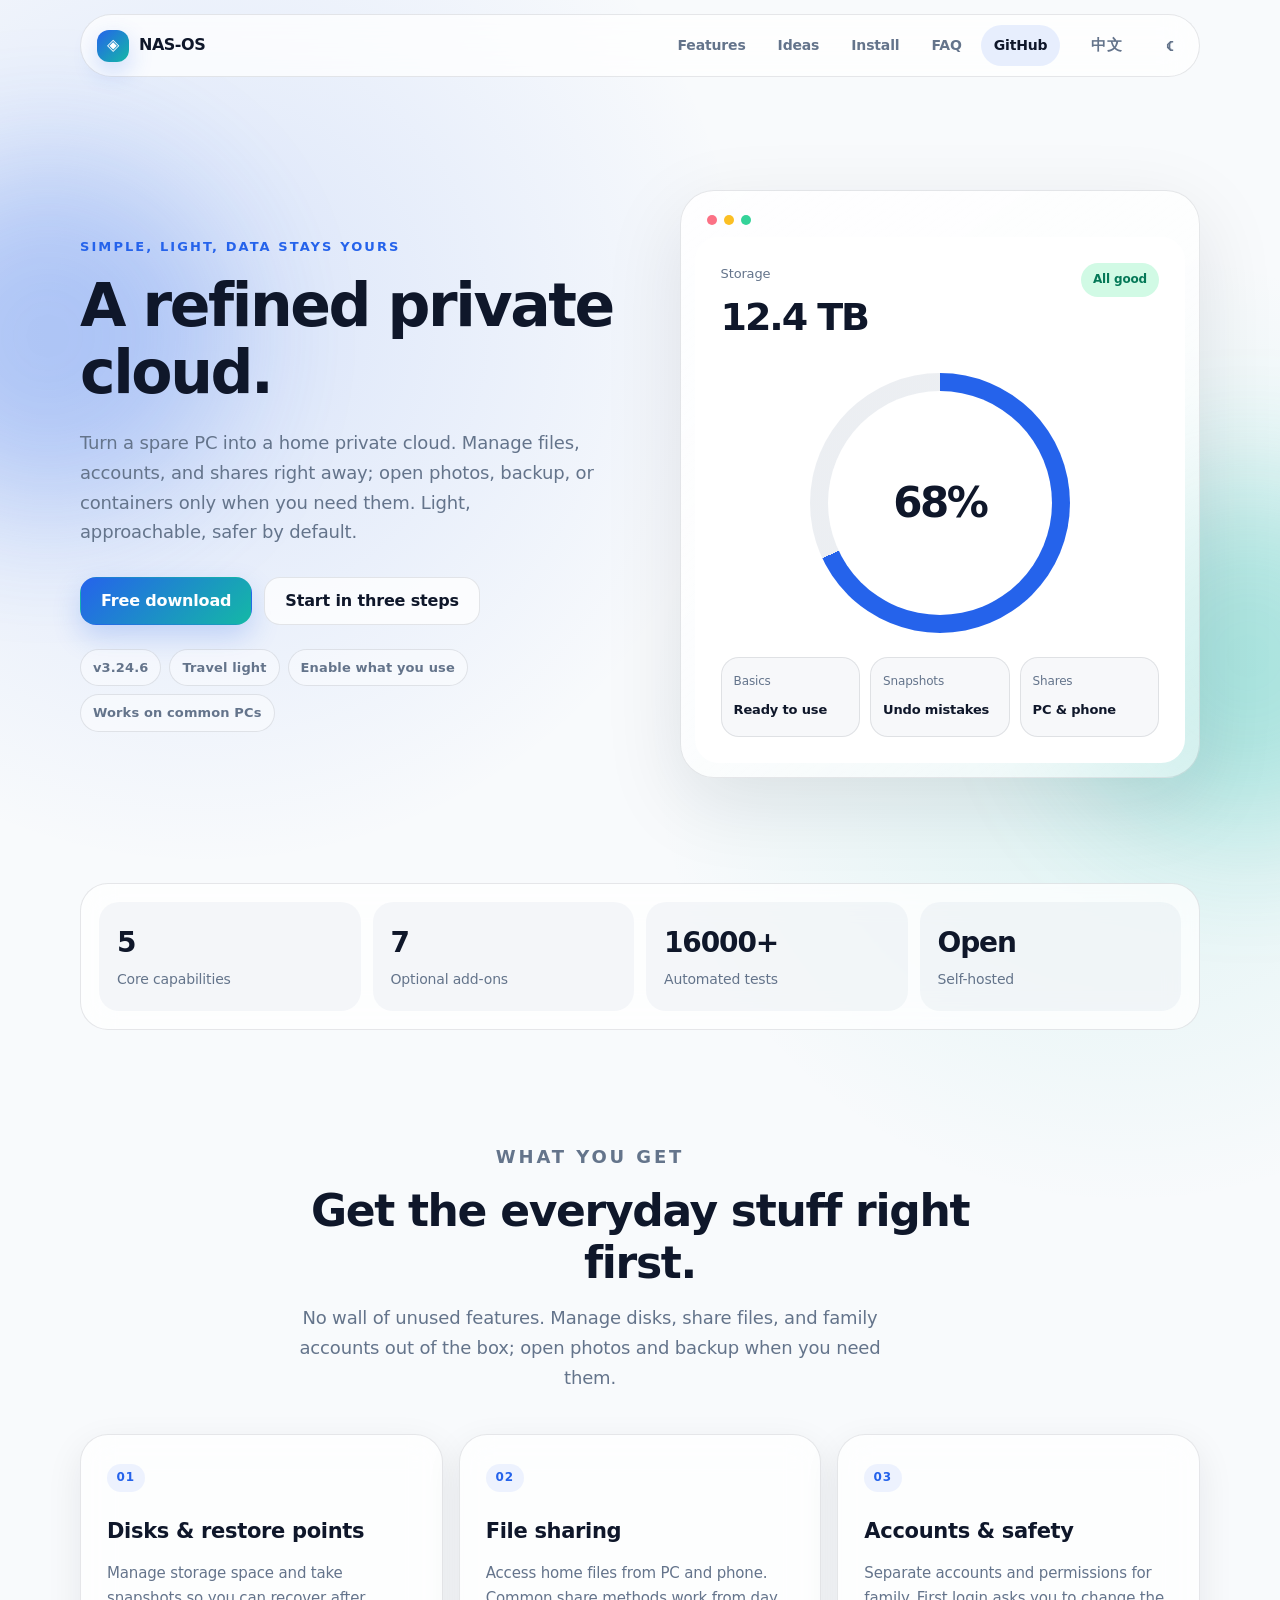
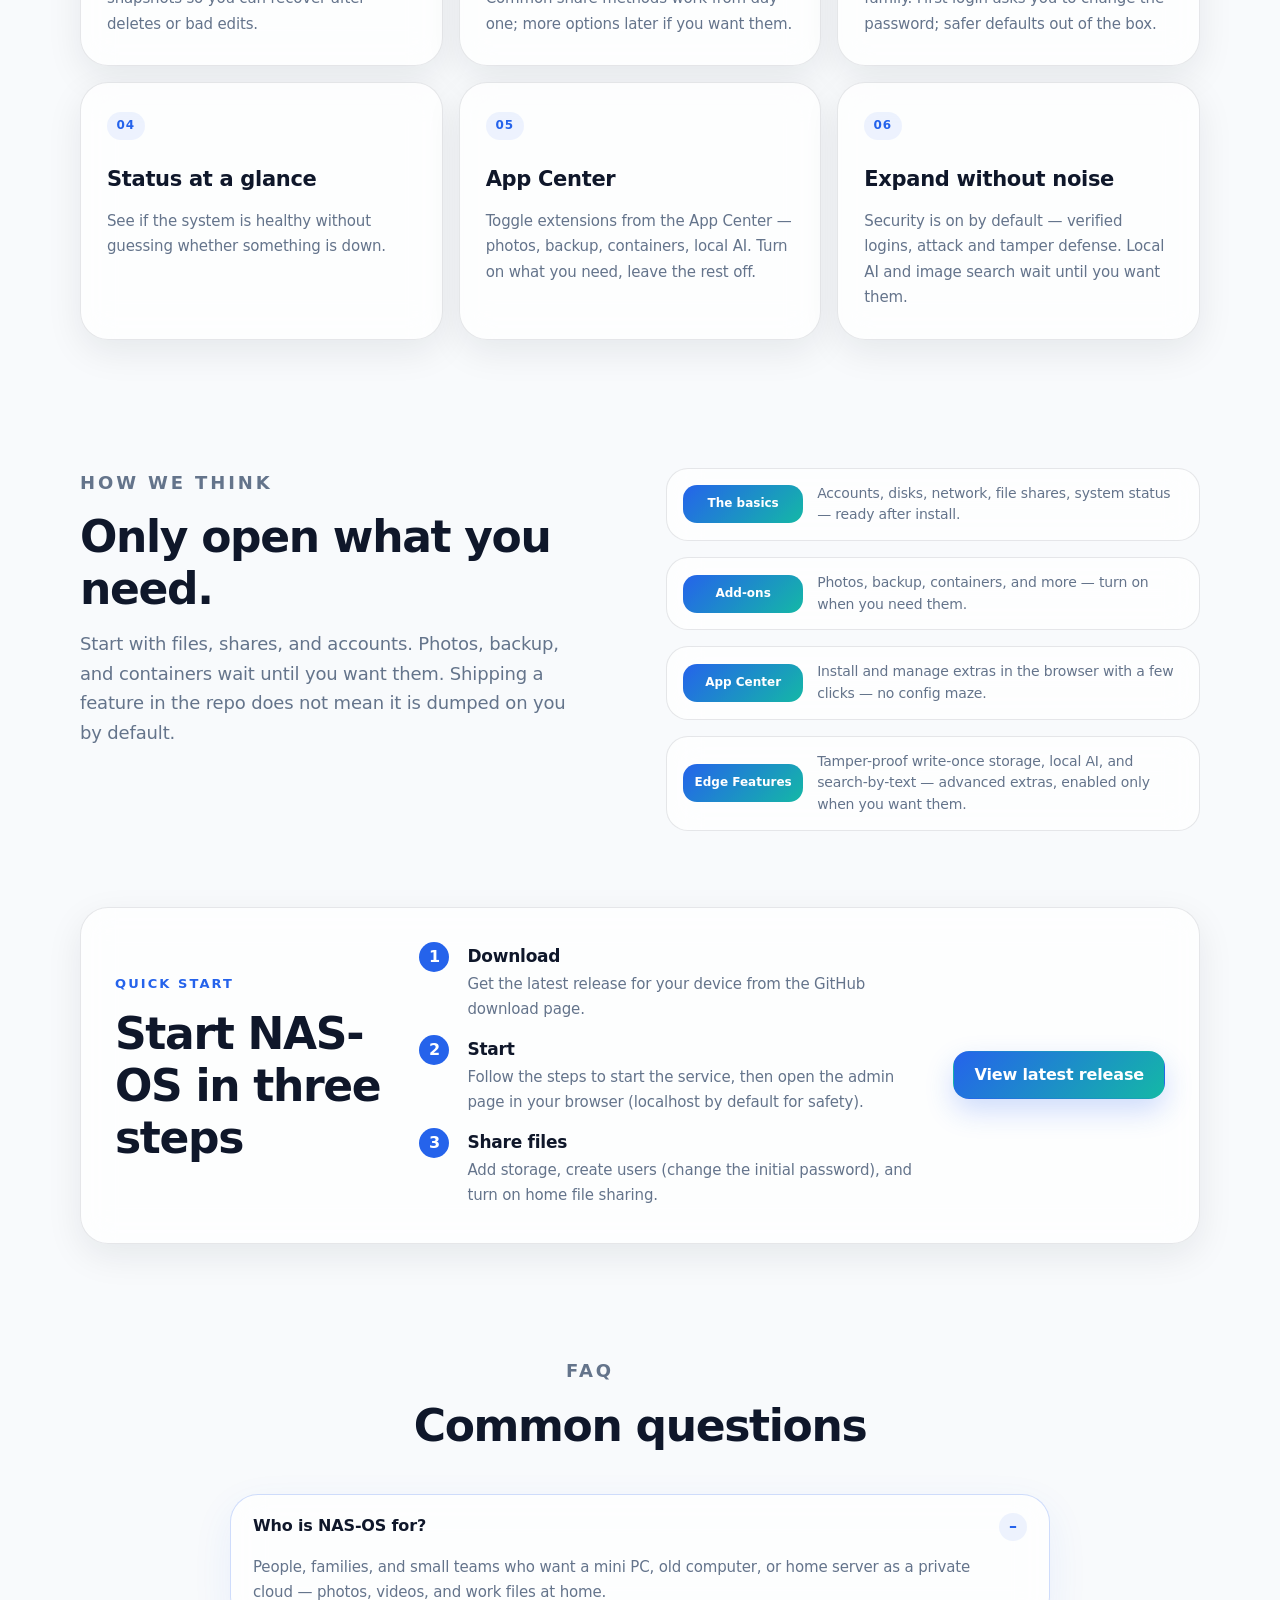
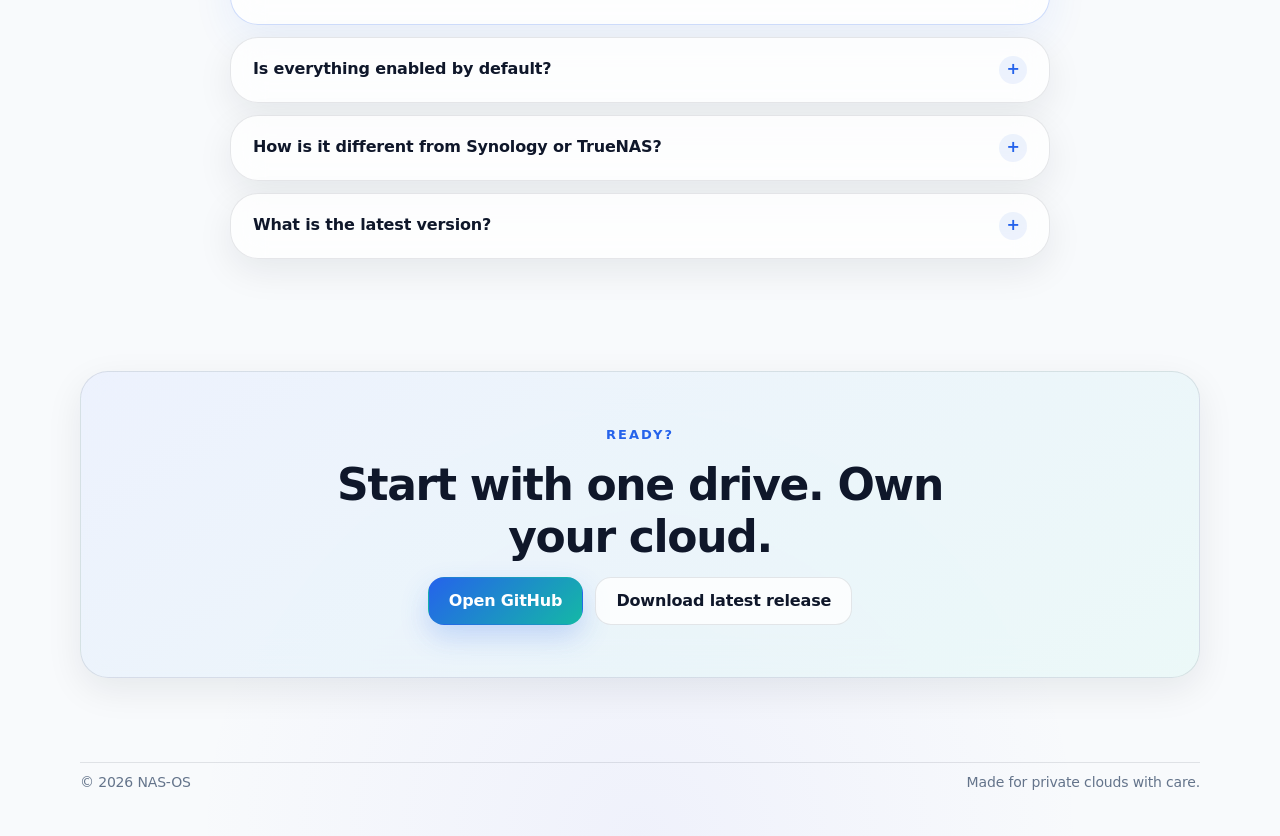
==== commit e662bead: "sync(site): 版本号 v3.24.5 → v3.24.6，对齐刚发布的 Release" ====
--- a/index.html
+++ b/index.html
@@ -5,9 +5,9 @@
   <meta name="viewport" content="width=device-width, initial-scale=1.0" />
   <meta name="theme-color" content="#0f172a" />
   <title>NAS-OS｜小而美的私有云系统</title>
-  <meta name="description" content="NAS-OS v3.24.5：把闲置电脑变成家里的私有云。装好就能管文件、共享和账号；相册、备份、容器等需要时再开。开源、轻量、自己掌控。" />
+  <meta name="description" content="NAS-OS v3.24.6：把闲置电脑变成家里的私有云。装好就能管文件、共享和账号；相册、备份、容器等需要时再开。开源、轻量、自己掌控。" />
   <meta property="og:title" content="NAS-OS｜小而美的私有云系统" />
-  <meta property="og:description" content="v3.24.5 稳定版 — 开箱能用的家用私有云，功能按需开启。把闲置硬件变成可靠的家庭与团队存储。" />
+  <meta property="og:description" content="v3.24.6 稳定版 — 开箱能用的家用私有云，功能按需开启。把闲置硬件变成可靠的家庭与团队存储。" />
   <meta property="og:type" content="website" />
   <link rel="canonical" href="https://nas-os.dev/" />
   <link rel="stylesheet" href="css/style.css" />
@@ -44,7 +44,7 @@
           <a class="button secondary" href="#install" data-i18n="start">三步开始</a>
         </div>
         <div class="hero-notes" aria-label="产品特点" data-i18n-attr="aria-label:notesAria">
-          <span data-i18n="noteGo">v3.24.5</span>
+          <span data-i18n="noteGo">v3.24.6</span>
           <span data-i18n="noteCoreFirst">装好就能用</span>
           <span data-i18n="notePackages">用多少开多少</span>
           <span data-i18n="noteArch">家用电脑可装</span>
@@ -130,7 +130,7 @@
         <details class="reveal" open><summary data-i18n="q1">NAS-OS 适合谁？</summary><p data-i18n="a1">想把迷你主机、旧电脑或家里服务器变成「私有云」的个人、家庭和小团队——照片、影片、工作资料放在自己家里，而不是只能放在别人的云盘。</p></details>
         <details class="reveal"><summary data-i18n="q2">默认会装很多功能吗？</summary><p data-i18n="a2">不会。默认只有最常用的：账号、存储、网络、文件共享和系统状态。相册、备份、容器等，想用时到应用中心打开即可。</p></details>
         <details class="reveal"><summary data-i18n="q3">和群晖、TrueNAS 有什么不同？</summary><p data-i18n="a3">NAS-OS 开源、可自己部署，更偏轻量和可控。功能默认不堆满，需要什么再加；适合喜欢简洁、愿意自己掌控数据的人。</p></details>
-        <details class="reveal"><summary data-i18n="q4">最新版本是什么？</summary><p data-i18n="a4">当前稳定版本为 v3.24.5，最新已发布的安装包见 GitHub 下载页。</p></details>
+        <details class="reveal"><summary data-i18n="q4">最新版本是什么？</summary><p data-i18n="a4">当前稳定版本为 v3.24.6，最新已发布的安装包见 GitHub 下载页。</p></details>
       </div>
     </section>
 
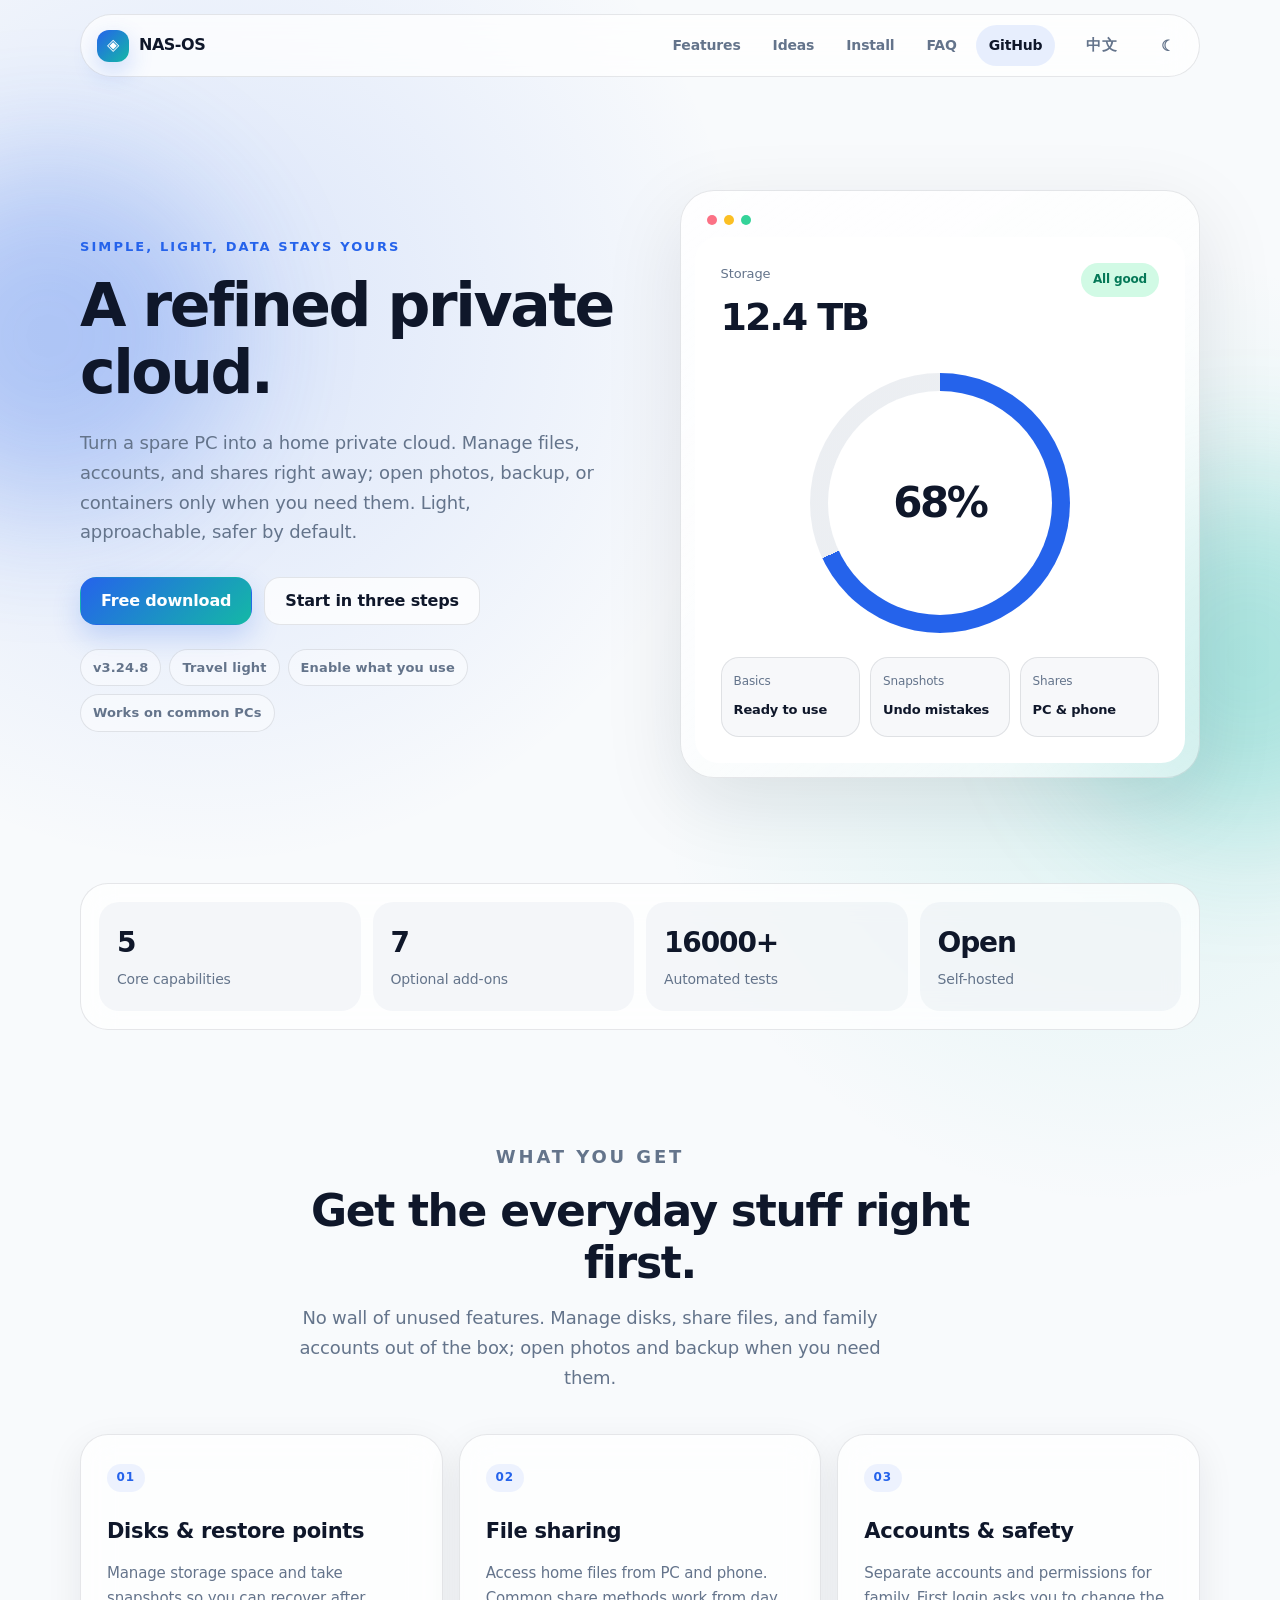
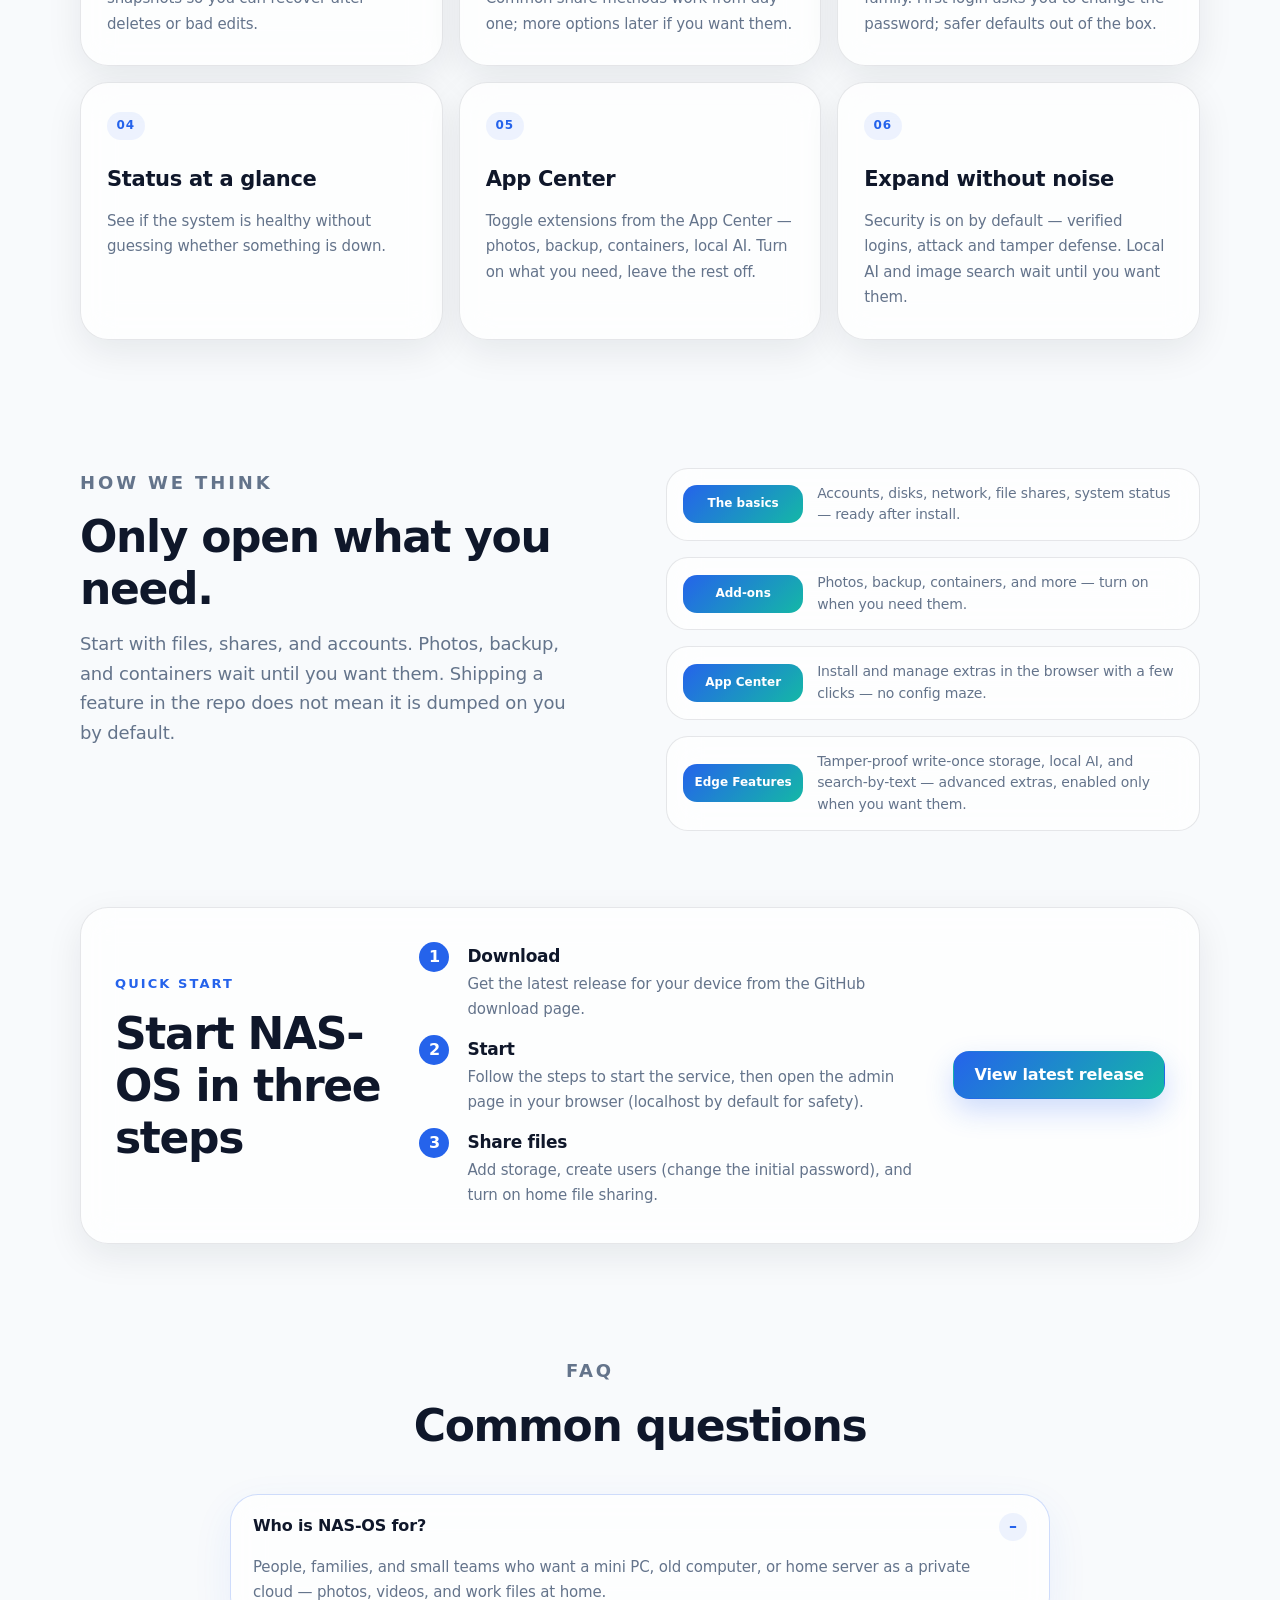
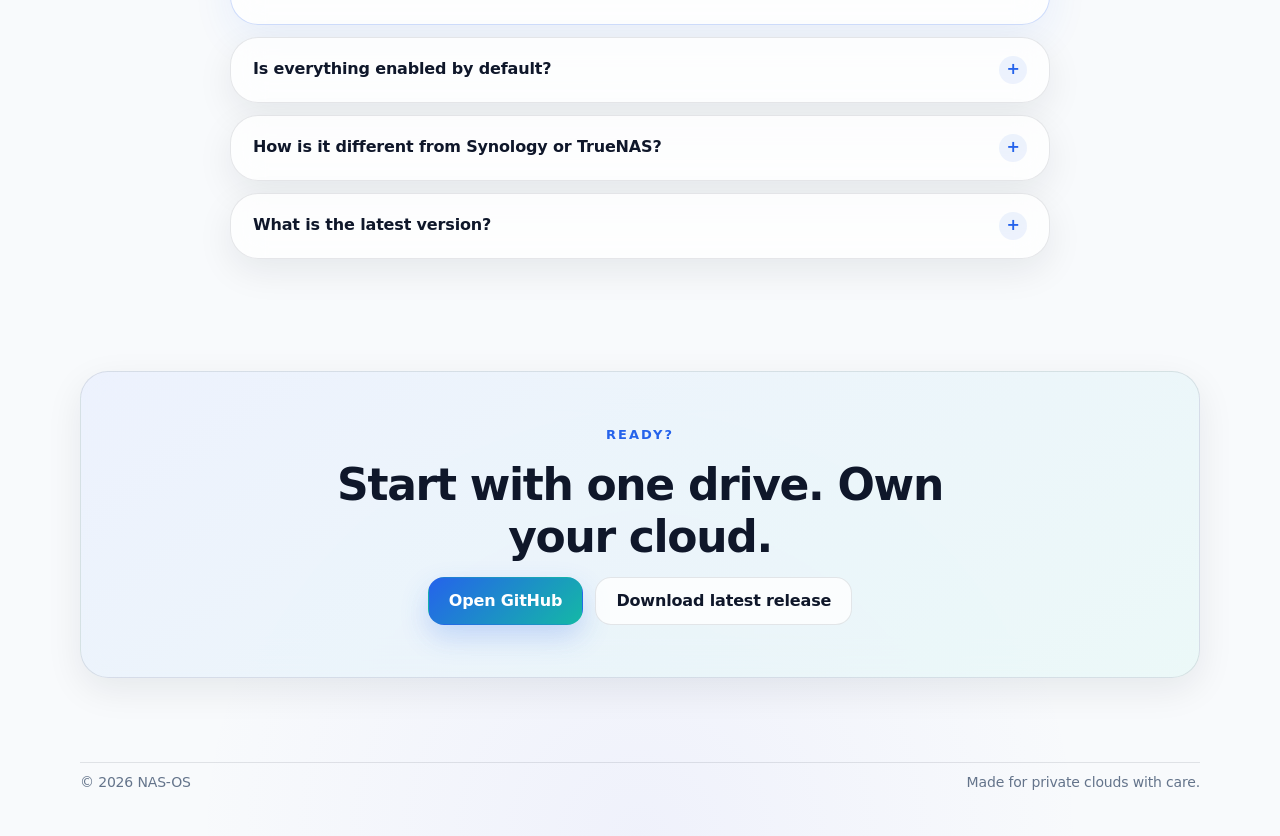
==== commit 4df6b58a: "sync(site): 版本号 v3.24.6 → v3.24.8，对齐刚发布的 Release - v3.24.7 因二进制平台错配已撤回，仅保留 tag；v3.24.8 为当前稳定版 - 测试数维" ====
--- a/index.html
+++ b/index.html
@@ -5,9 +5,9 @@
   <meta name="viewport" content="width=device-width, initial-scale=1.0" />
   <meta name="theme-color" content="#0f172a" />
   <title>NAS-OS｜小而美的私有云系统</title>
-  <meta name="description" content="NAS-OS v3.24.6：把闲置电脑变成家里的私有云。装好就能管文件、共享和账号；相册、备份、容器等需要时再开。开源、轻量、自己掌控。" />
+  <meta name="description" content="NAS-OS v3.24.8：把闲置电脑变成家里的私有云。装好就能管文件、共享和账号；相册、备份、容器等需要时再开。开源、轻量、自己掌控。" />
   <meta property="og:title" content="NAS-OS｜小而美的私有云系统" />
-  <meta property="og:description" content="v3.24.6 稳定版 — 开箱能用的家用私有云，功能按需开启。把闲置硬件变成可靠的家庭与团队存储。" />
+  <meta property="og:description" content="v3.24.8 稳定版 — 开箱能用的家用私有云，功能按需开启。把闲置硬件变成可靠的家庭与团队存储。" />
   <meta property="og:type" content="website" />
   <link rel="canonical" href="https://nas-os.dev/" />
   <link rel="stylesheet" href="css/style.css" />
@@ -44,7 +44,7 @@
           <a class="button secondary" href="#install" data-i18n="start">三步开始</a>
         </div>
         <div class="hero-notes" aria-label="产品特点" data-i18n-attr="aria-label:notesAria">
-          <span data-i18n="noteGo">v3.24.6</span>
+          <span data-i18n="noteGo">v3.24.8</span>
           <span data-i18n="noteCoreFirst">装好就能用</span>
           <span data-i18n="notePackages">用多少开多少</span>
           <span data-i18n="noteArch">家用电脑可装</span>
@@ -130,7 +130,7 @@
         <details class="reveal" open><summary data-i18n="q1">NAS-OS 适合谁？</summary><p data-i18n="a1">想把迷你主机、旧电脑或家里服务器变成「私有云」的个人、家庭和小团队——照片、影片、工作资料放在自己家里，而不是只能放在别人的云盘。</p></details>
         <details class="reveal"><summary data-i18n="q2">默认会装很多功能吗？</summary><p data-i18n="a2">不会。默认只有最常用的：账号、存储、网络、文件共享和系统状态。相册、备份、容器等，想用时到应用中心打开即可。</p></details>
         <details class="reveal"><summary data-i18n="q3">和群晖、TrueNAS 有什么不同？</summary><p data-i18n="a3">NAS-OS 开源、可自己部署，更偏轻量和可控。功能默认不堆满，需要什么再加；适合喜欢简洁、愿意自己掌控数据的人。</p></details>
-        <details class="reveal"><summary data-i18n="q4">最新版本是什么？</summary><p data-i18n="a4">当前稳定版本为 v3.24.6，最新已发布的安装包见 GitHub 下载页。</p></details>
+        <details class="reveal"><summary data-i18n="q4">最新版本是什么？</summary><p data-i18n="a4">当前稳定版本为 v3.24.8，最新已发布的安装包见 GitHub 下载页。</p></details>
       </div>
     </section>
 
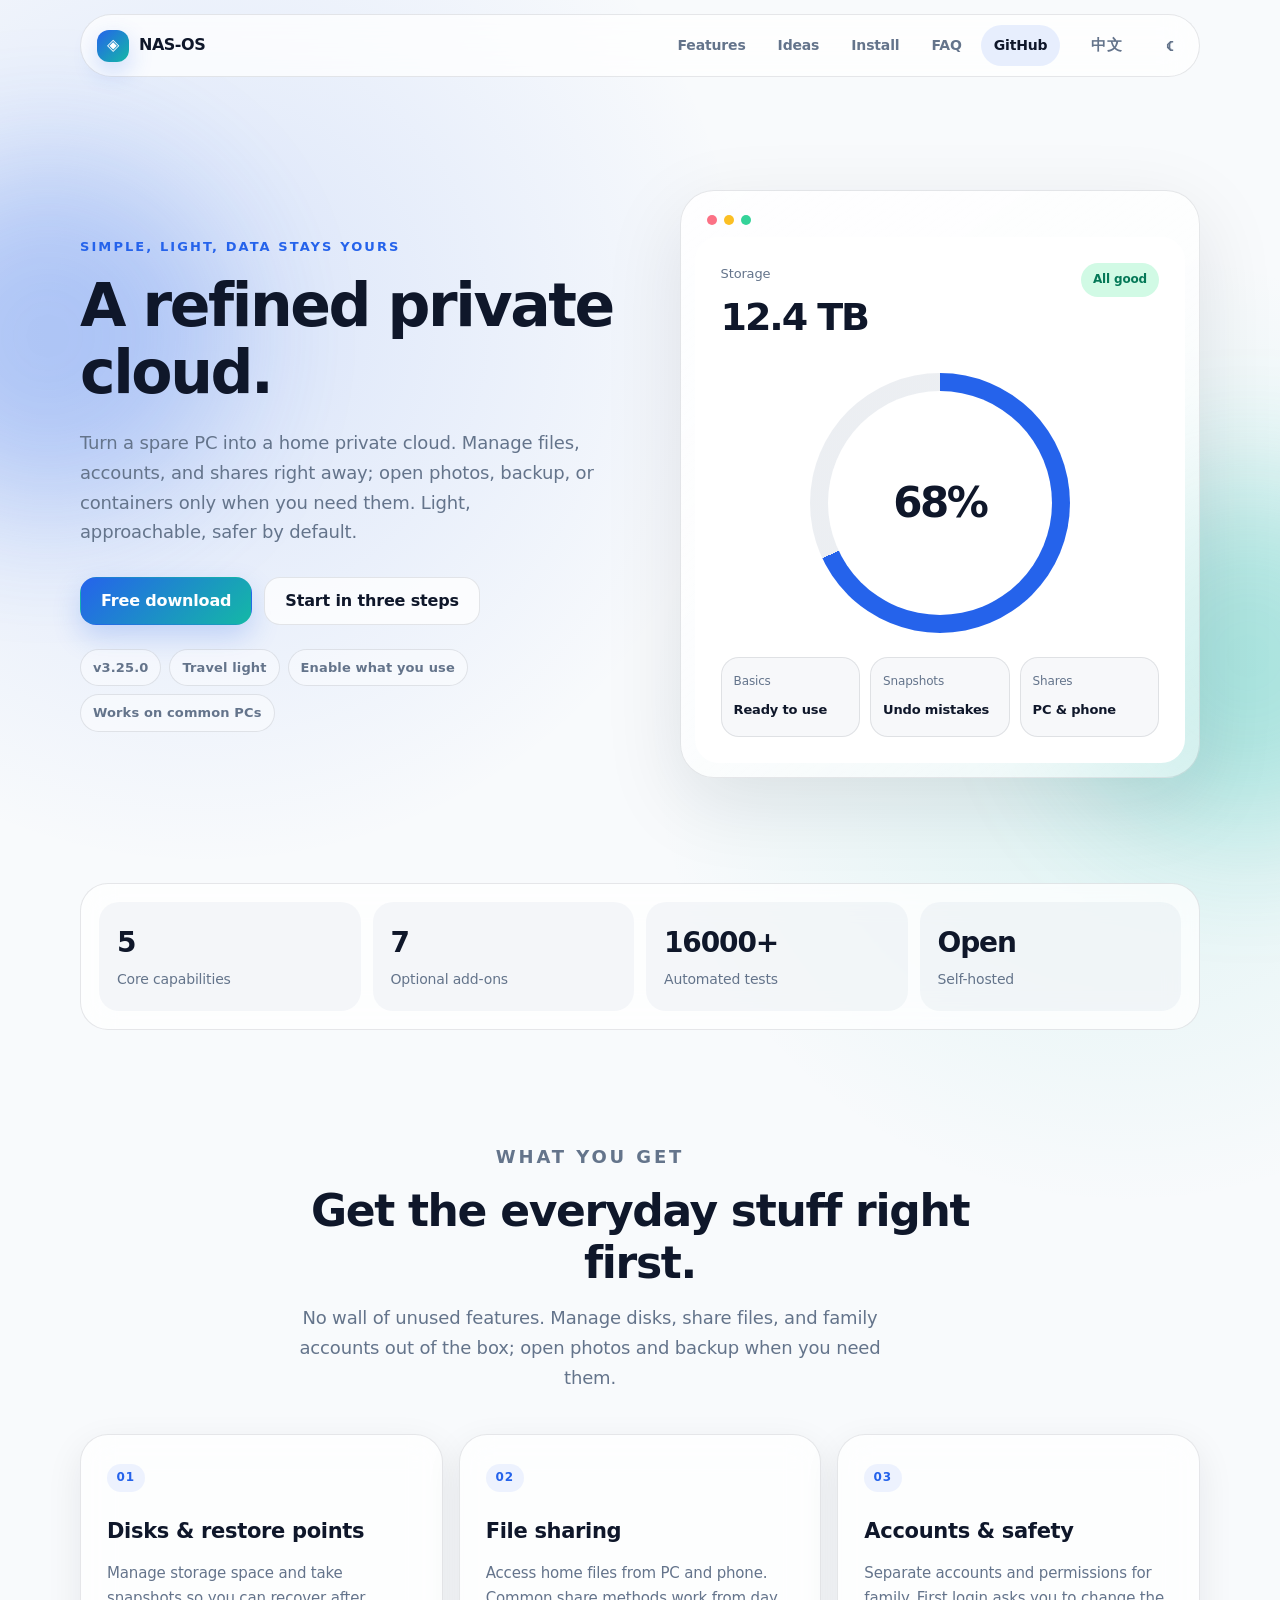
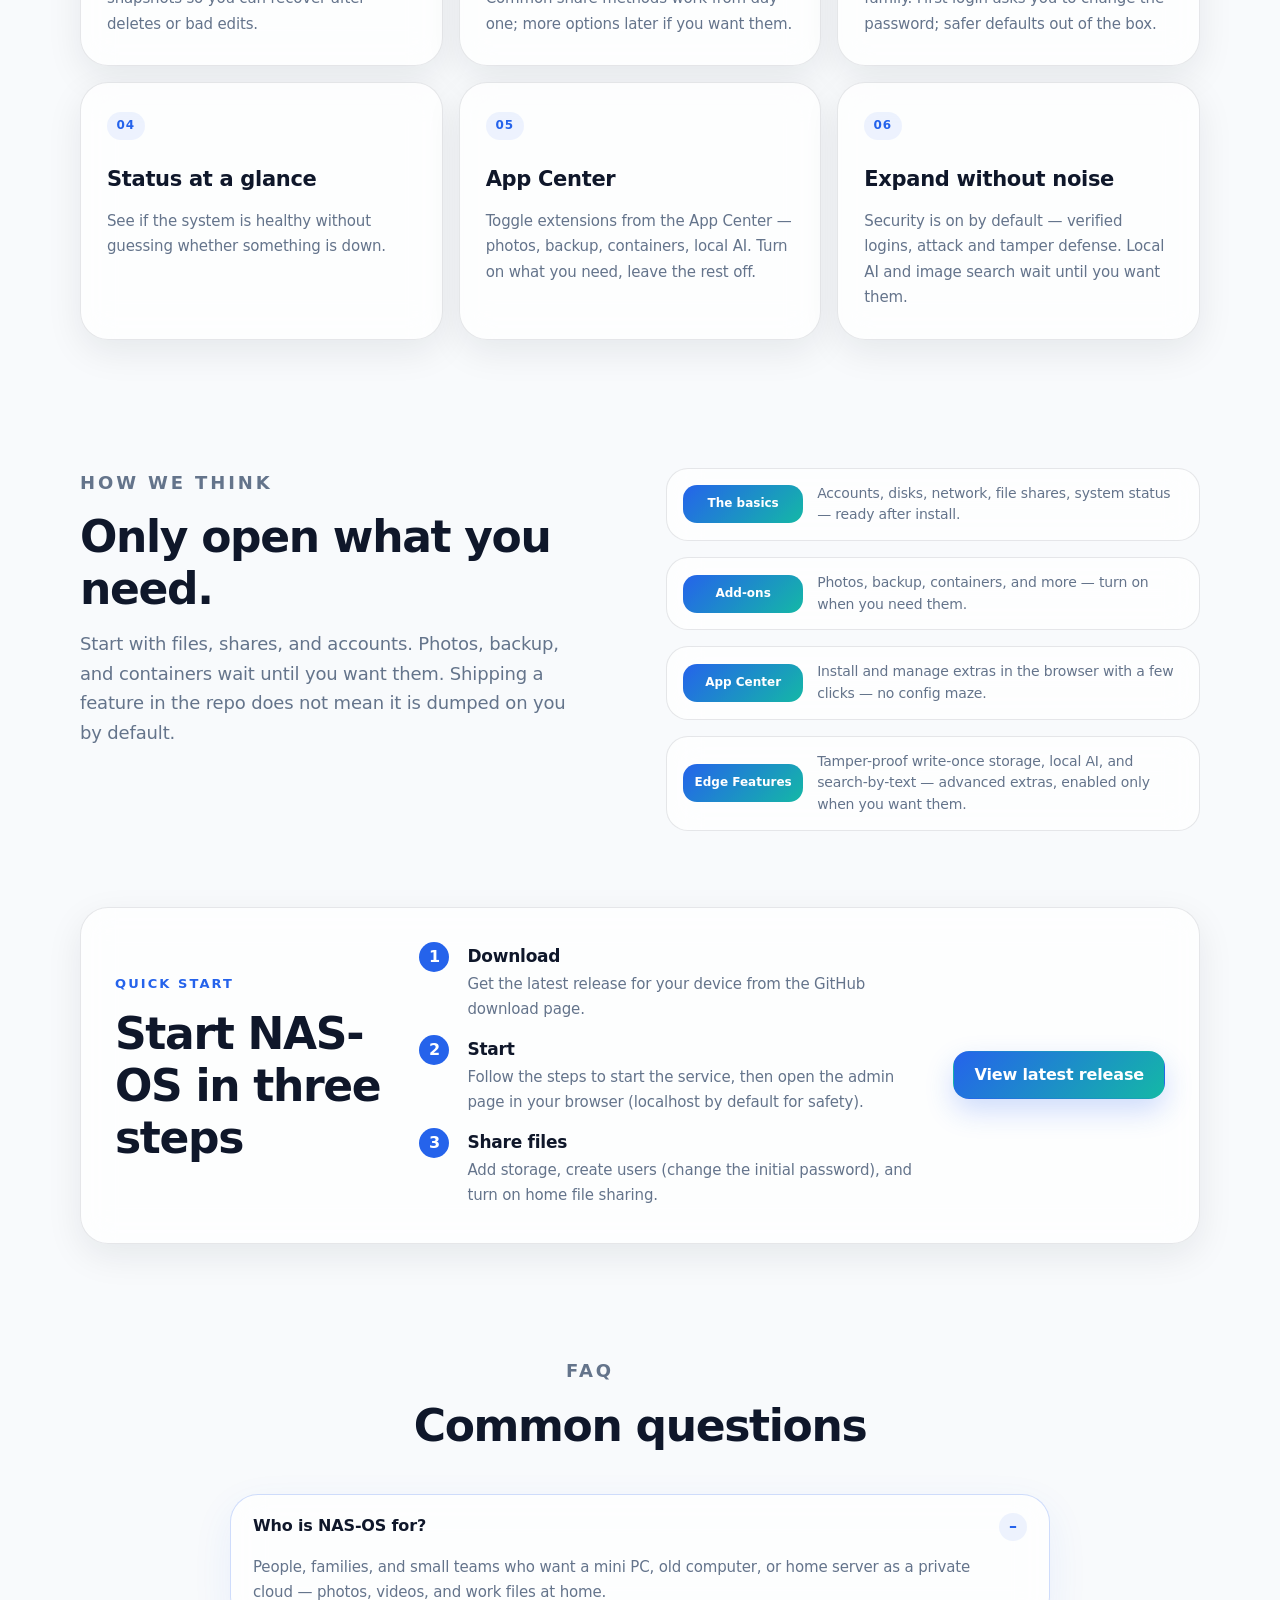
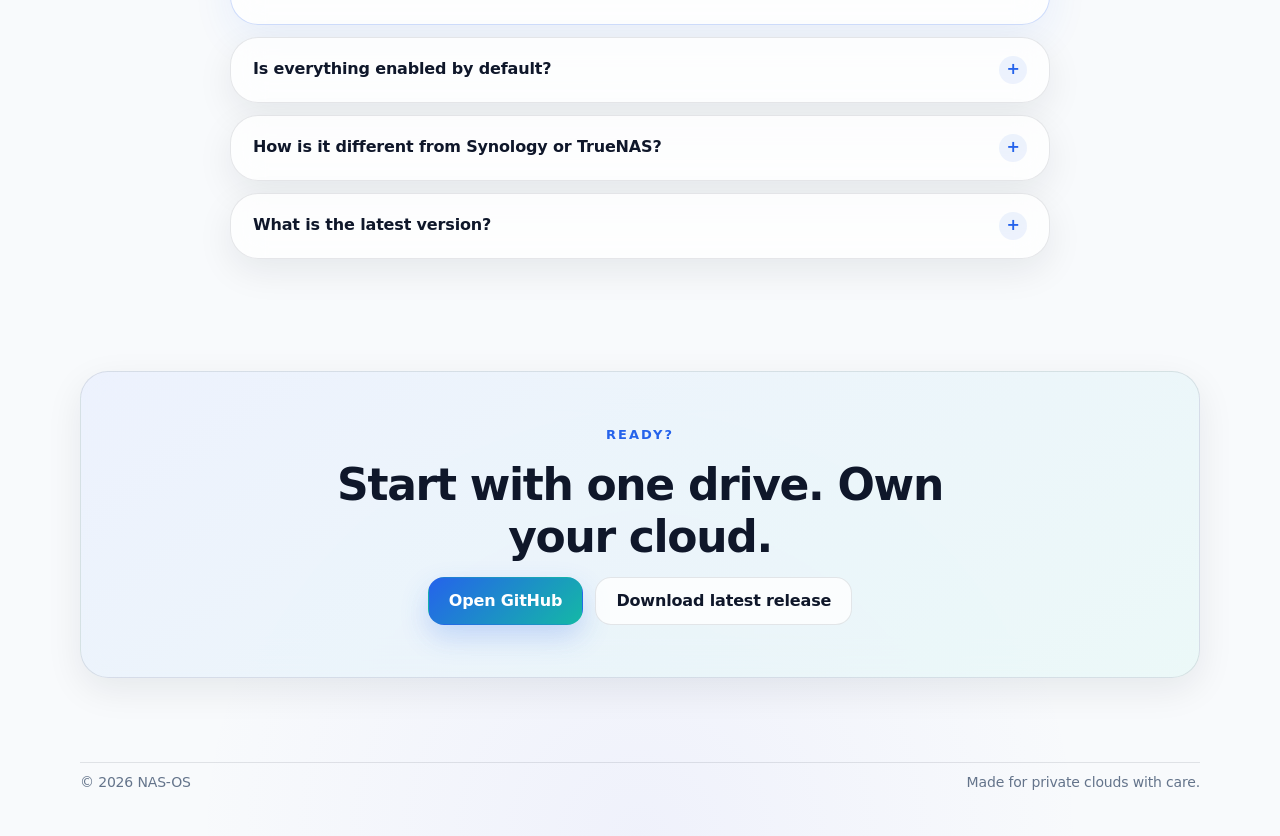
==== commit 10696504: "sync(site): 版本号 v3.24.8 → v3.25.0，对齐刚发布的 Release（首个 amd64 ISO 安装镜像版）" ====
--- a/index.html
+++ b/index.html
@@ -5,9 +5,9 @@
   <meta name="viewport" content="width=device-width, initial-scale=1.0" />
   <meta name="theme-color" content="#0f172a" />
   <title>NAS-OS｜小而美的私有云系统</title>
-  <meta name="description" content="NAS-OS v3.24.8：把闲置电脑变成家里的私有云。装好就能管文件、共享和账号；相册、备份、容器等需要时再开。开源、轻量、自己掌控。" />
+  <meta name="description" content="NAS-OS v3.25.0：把闲置电脑变成家里的私有云。装好就能管文件、共享和账号；相册、备份、容器等需要时再开。开源、轻量、自己掌控。" />
   <meta property="og:title" content="NAS-OS｜小而美的私有云系统" />
-  <meta property="og:description" content="v3.24.8 稳定版 — 开箱能用的家用私有云，功能按需开启。把闲置硬件变成可靠的家庭与团队存储。" />
+  <meta property="og:description" content="v3.25.0 稳定版 — 开箱能用的家用私有云，功能按需开启。把闲置硬件变成可靠的家庭与团队存储。" />
   <meta property="og:type" content="website" />
   <link rel="canonical" href="https://nas-os.dev/" />
   <link rel="stylesheet" href="css/style.css" />
@@ -44,7 +44,7 @@
           <a class="button secondary" href="#install" data-i18n="start">三步开始</a>
         </div>
         <div class="hero-notes" aria-label="产品特点" data-i18n-attr="aria-label:notesAria">
-          <span data-i18n="noteGo">v3.24.8</span>
+          <span data-i18n="noteGo">v3.25.0</span>
           <span data-i18n="noteCoreFirst">装好就能用</span>
           <span data-i18n="notePackages">用多少开多少</span>
           <span data-i18n="noteArch">家用电脑可装</span>
@@ -130,7 +130,7 @@
         <details class="reveal" open><summary data-i18n="q1">NAS-OS 适合谁？</summary><p data-i18n="a1">想把迷你主机、旧电脑或家里服务器变成「私有云」的个人、家庭和小团队——照片、影片、工作资料放在自己家里，而不是只能放在别人的云盘。</p></details>
         <details class="reveal"><summary data-i18n="q2">默认会装很多功能吗？</summary><p data-i18n="a2">不会。默认只有最常用的：账号、存储、网络、文件共享和系统状态。相册、备份、容器等，想用时到应用中心打开即可。</p></details>
         <details class="reveal"><summary data-i18n="q3">和群晖、TrueNAS 有什么不同？</summary><p data-i18n="a3">NAS-OS 开源、可自己部署，更偏轻量和可控。功能默认不堆满，需要什么再加；适合喜欢简洁、愿意自己掌控数据的人。</p></details>
-        <details class="reveal"><summary data-i18n="q4">最新版本是什么？</summary><p data-i18n="a4">当前稳定版本为 v3.24.8，最新已发布的安装包见 GitHub 下载页。</p></details>
+        <details class="reveal"><summary data-i18n="q4">最新版本是什么？</summary><p data-i18n="a4">当前稳定版本为 v3.25.0，最新已发布的安装包见 GitHub 下载页。</p></details>
       </div>
     </section>
 
